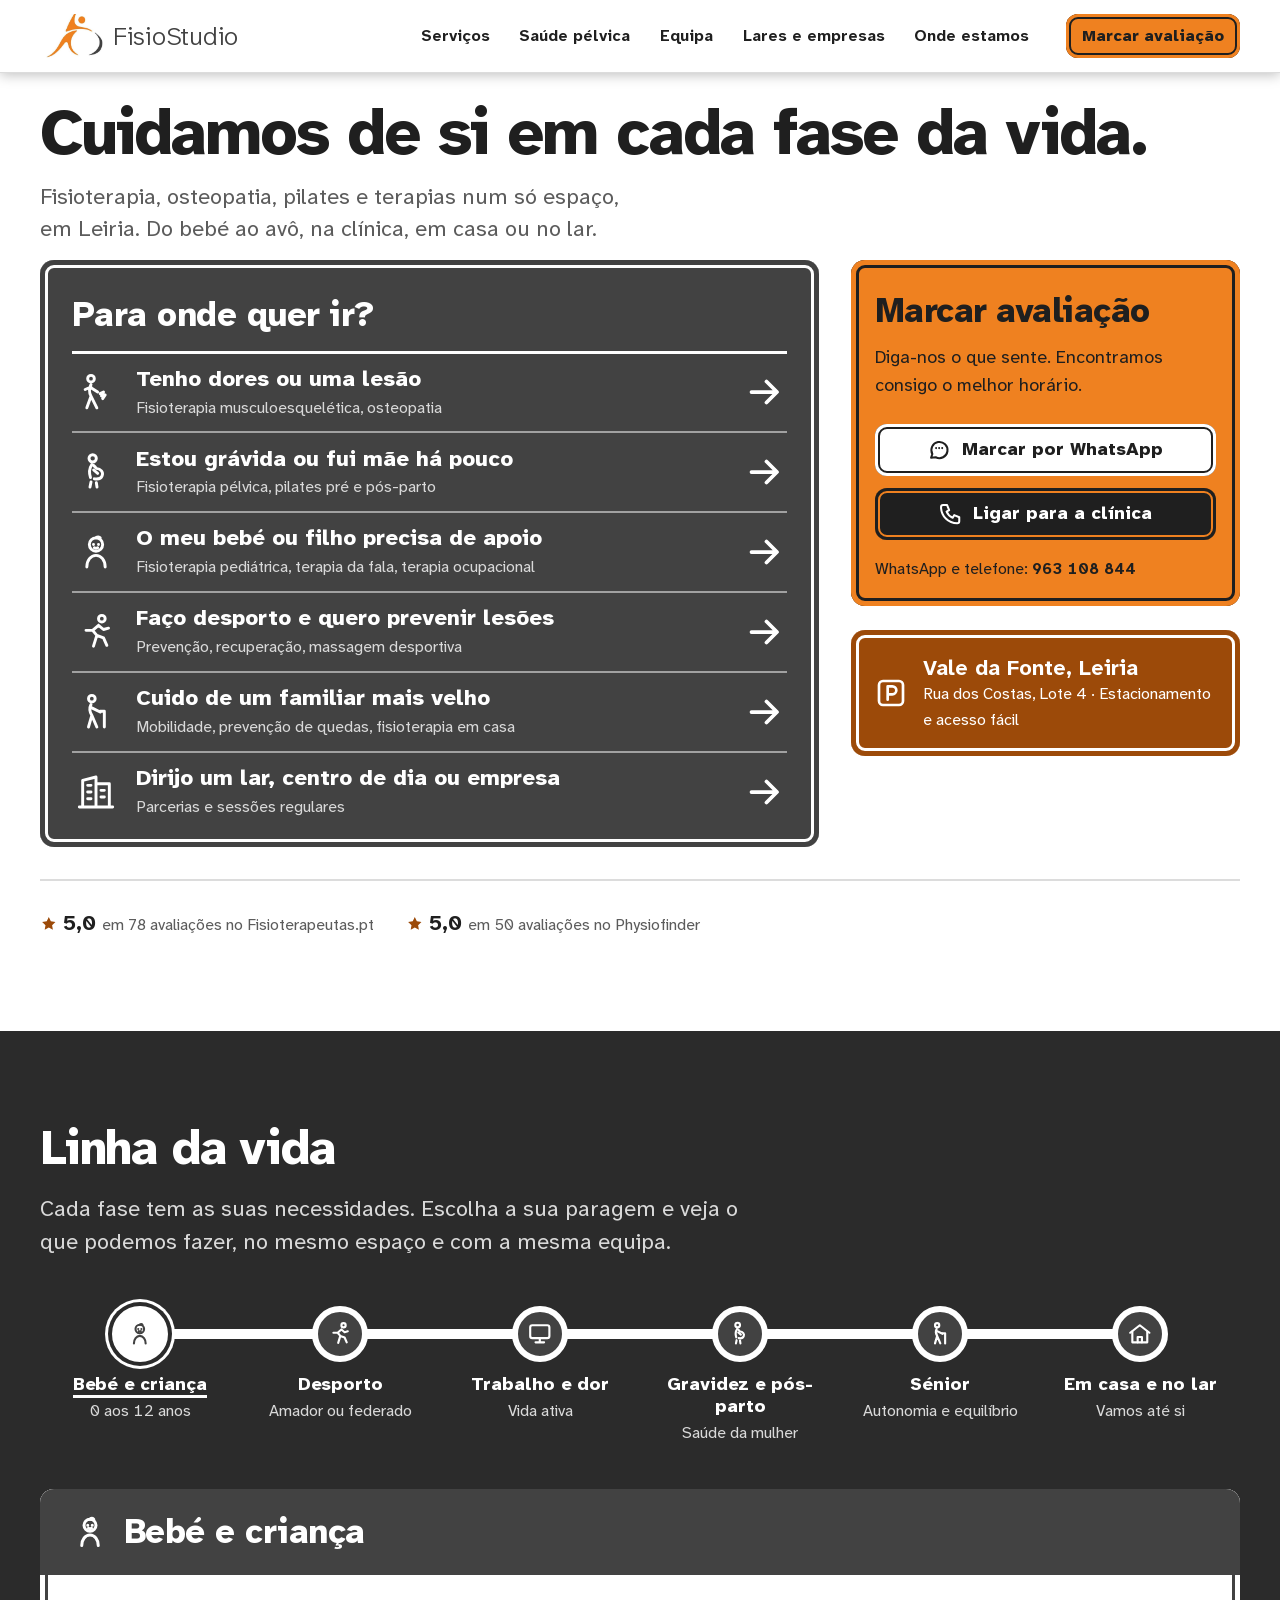
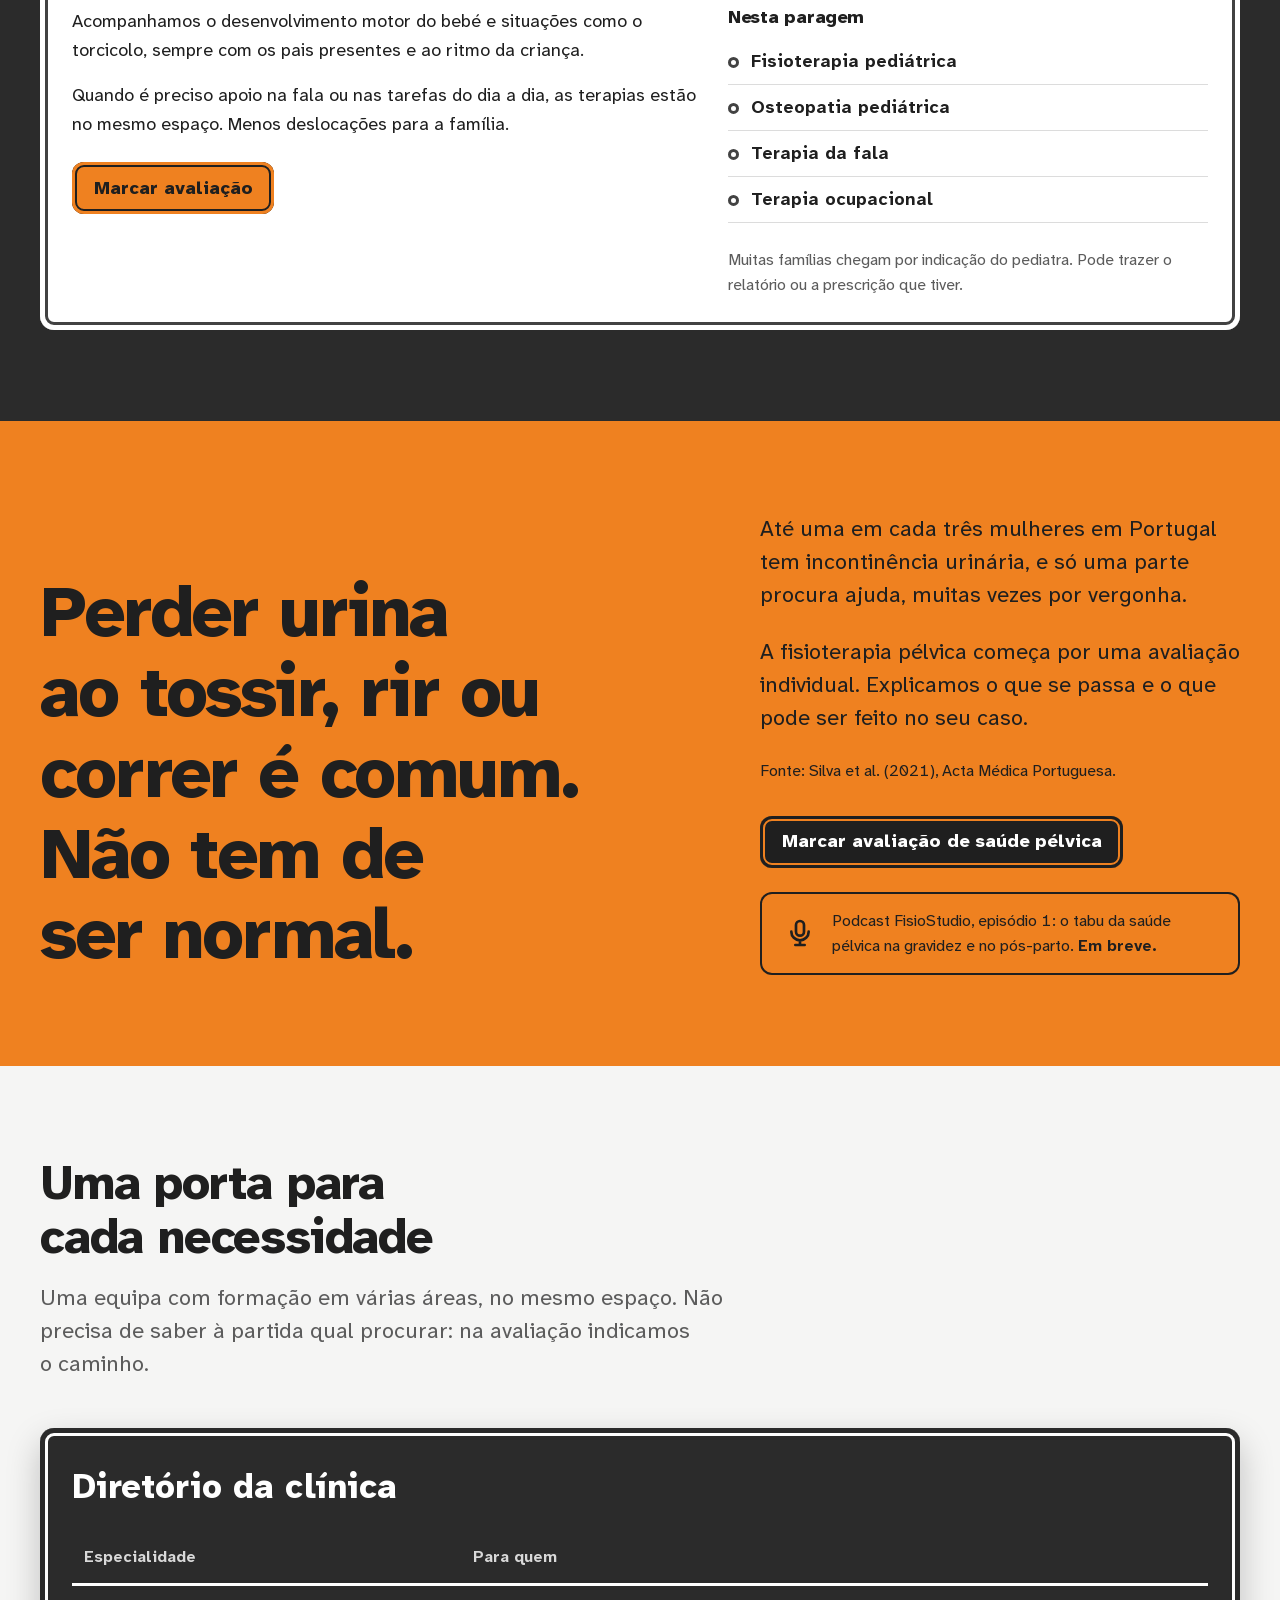
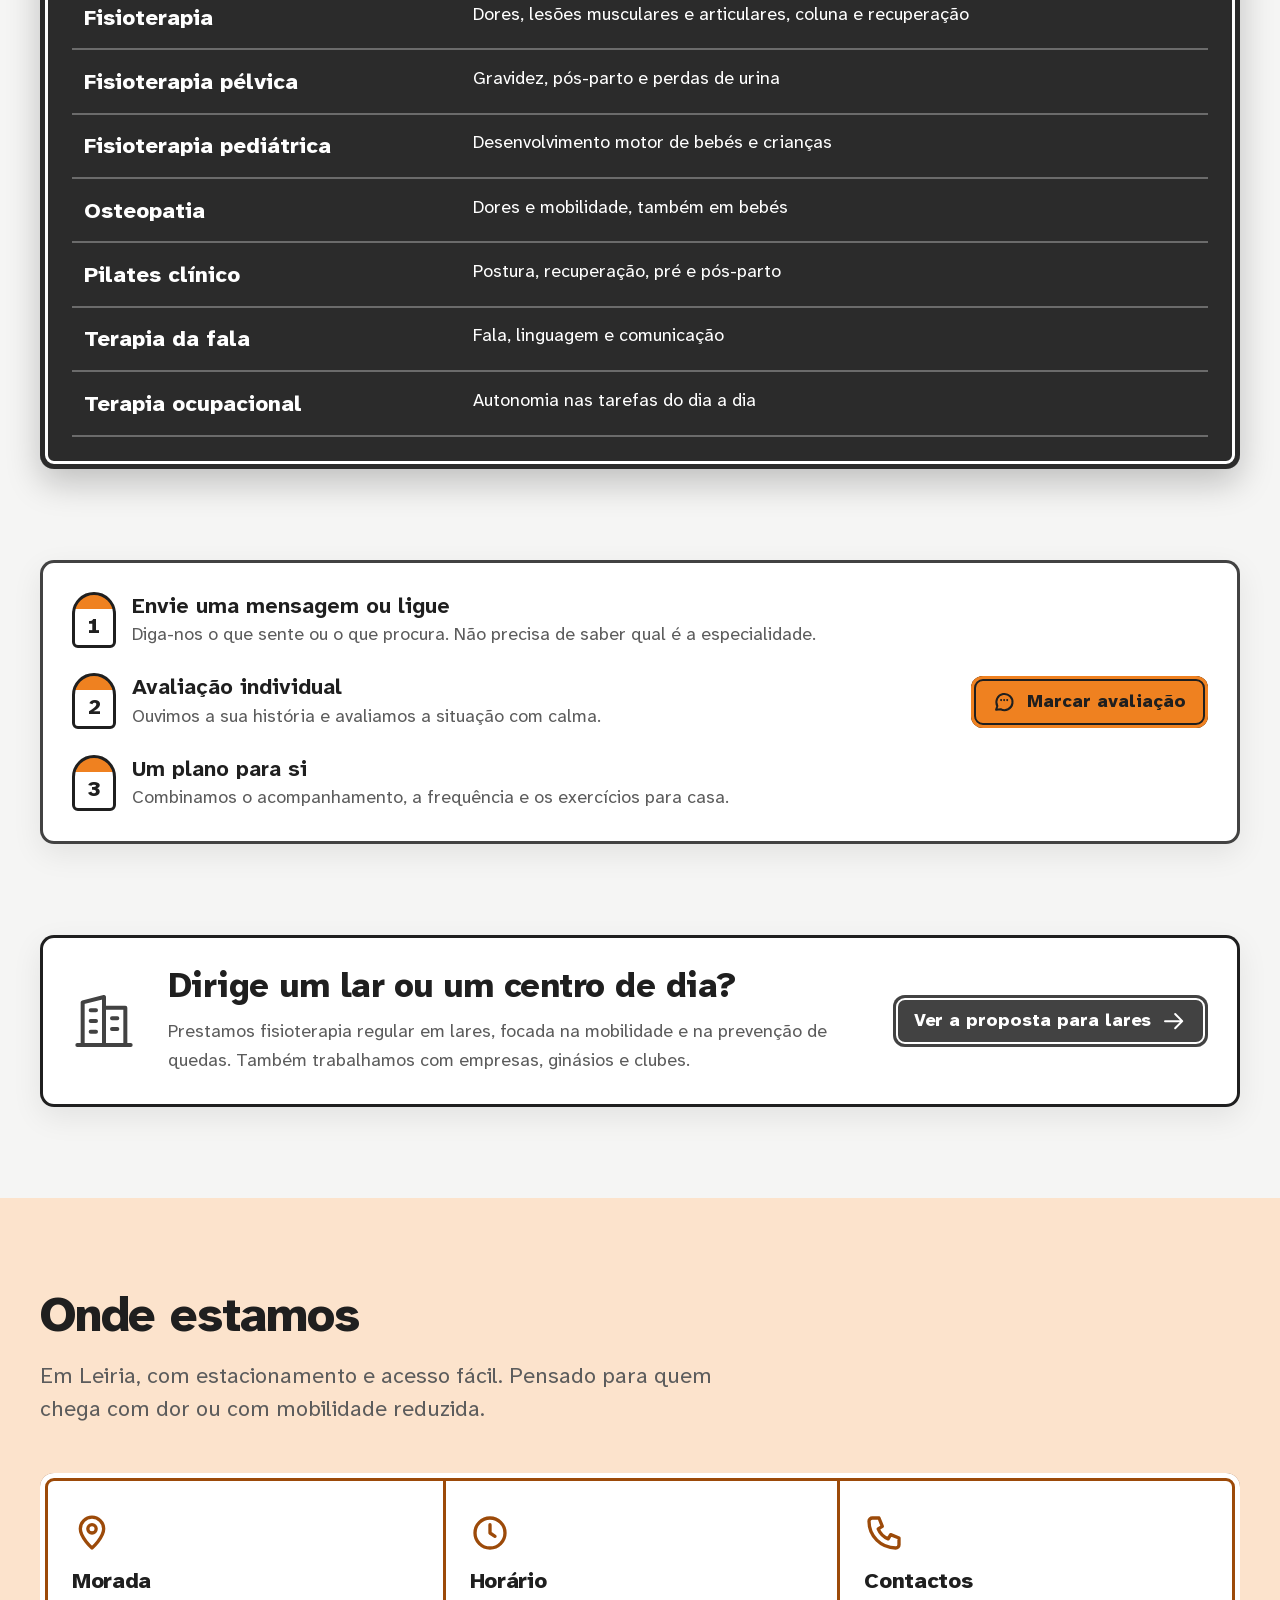
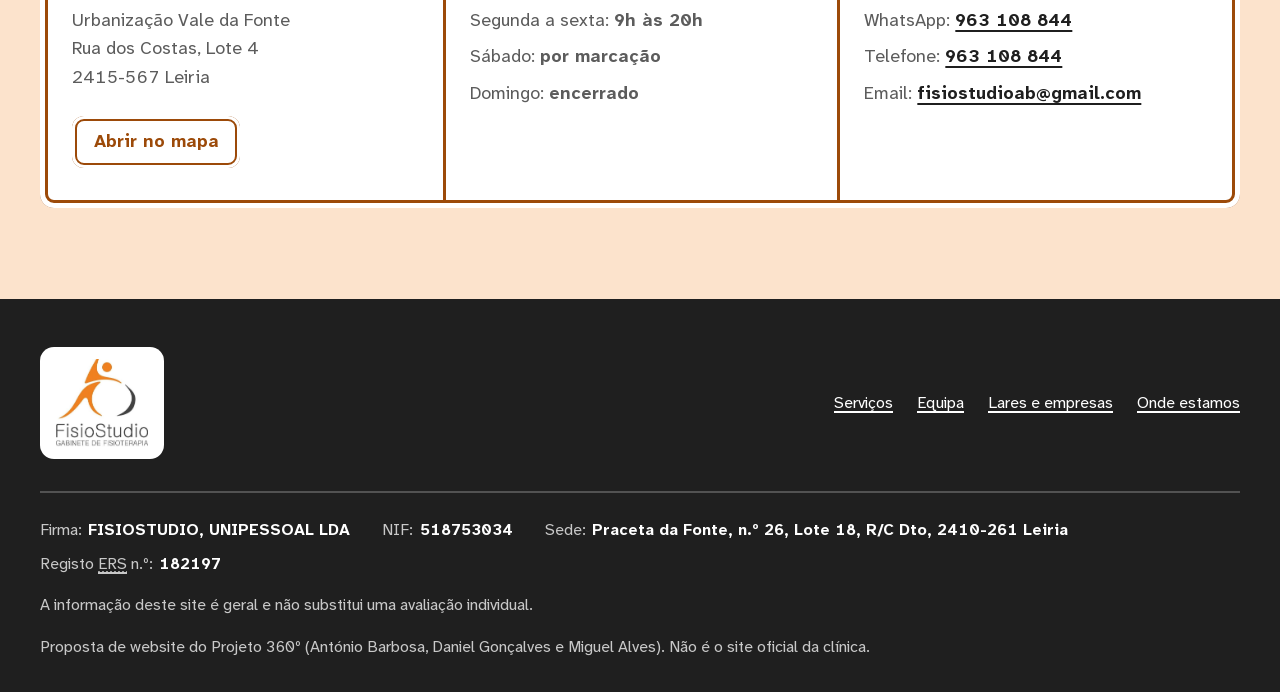
==== index.html @ bb5291a2 "Site FisioStudio: proposta do Projeto 360º Site estático (index.html e lares.html) com as cores do l" ====
<!doctype html>
<html lang="pt-PT">
<head>
  <meta charset="utf-8">
  <meta name="viewport" content="width=device-width, initial-scale=1">
  <title>FisioStudio · Fisioterapia em Leiria, em cada fase da vida</title>
  <meta name="description" content="Fisioterapia, osteopatia, pilates e terapias num só espaço em Leiria. Para bebés, adultos, grávidas, desportistas e seniores. Também em casa e em lares.">
  <meta name="theme-color" content="#ffffff">
  <link rel="stylesheet" href="assets/styles.css">
  <script>document.documentElement.classList.add('js');</script>
</head>
<body>
<svg width="0" height="0" style="position:absolute" aria-hidden="true" focusable="false">
  <defs>
    <symbol id="i-arrow" viewBox="0 0 24 24"><path d="M3 12h16M13 5l7 7-7 7"/></symbol>
    <symbol id="i-pain" viewBox="0 0 24 24"><circle cx="9" cy="4" r="2"/><path d="M9 7.5c-1.2 2.4-1.2 4.8 0 7l-2.5 7M9 14.5l3.5 7M9 9.5l4 2.5M5.5 10.5L9 9"/><path d="M14.5 13l2-1-1.2 2.4 2.2-.6-1.5 2.2"/></symbol>
    <symbol id="i-baby" viewBox="0 0 24 24"><circle cx="12" cy="7.5" r="4"/><path d="M10.5 7.5h.01M13.5 7.5h.01M11 9.5c.6.4 1.4.4 2 0"/><path d="M6.5 21c0-4 2.4-7 5.5-7s5.5 3 5.5 7"/><path d="M12 3.5c.8-.8 2-.8 2.5 0"/></symbol>
    <symbol id="i-pregnant" viewBox="0 0 24 24"><circle cx="10" cy="3.8" r="2.2"/><path d="M9.5 7.5c-1.5 2.3-1.7 5.2-.8 7.8"/><path d="M10.5 8c.7.6 1.3 1.2 1.6 1.8 2.9.2 4.4 2.3 3.6 4.4-.6 1.6-2.4 2.3-4.7 1.9"/><path d="M9 18l-.6 3M12.2 18.4l.4 2.6"/><path d="M10.6 10.8l2.4 2"/></symbol>
    <symbol id="i-run" viewBox="0 0 24 24"><circle cx="15.5" cy="4" r="2"/><path d="M13.5 8l-3.5 3 2.5 3-2 6.5M12.5 14l4 1.5 2 4.5M10 11H6M13.5 8l3 2.5 3-.8"/></symbol>
    <symbol id="i-desk" viewBox="0 0 24 24"><rect x="3" y="4" width="18" height="12" rx="2"/><path d="M8 20h8M12 16v4"/></symbol>
    <symbol id="i-senior" viewBox="0 0 24 24"><circle cx="9.5" cy="4" r="2"/><path d="M9 7.5c-1 2-.8 4.5.5 6.5l-2 7M9.5 14l3 7M9.5 9.5l5 2.5"/><path d="M17 11.5V21M14.5 11.5H17"/></symbol>
    <symbol id="i-home" viewBox="0 0 24 24"><path d="M3 11l9-7 9 7"/><path d="M5 9.8V20h14V9.8"/><path d="M10 20v-5h4v5"/></symbol>
    <symbol id="i-building" viewBox="0 0 24 24"><path d="M4 21V5l8-2v18M12 7h8v14M2 21h20"/><path d="M7 8h2M7 12h2M7 16h2M15 11h2M15 15h2"/></symbol>
    <symbol id="i-chat" viewBox="0 0 24 24"><path d="M4 19.5l1.3-3.7A8 8 0 1 1 8.6 19z"/><path d="M9 10h.01M12 10h.01M15 10h.01"/></symbol>
    <symbol id="i-phone" viewBox="0 0 24 24"><path d="M5 3h4l2 5-2.5 1.5a11 11 0 0 0 6 6L16 13l5 2v4a2 2 0 0 1-2 2A16 16 0 0 1 3 5a2 2 0 0 1 2-2"/></symbol>
    <symbol id="i-pin" viewBox="0 0 24 24"><path d="M12 21s-7-6.2-7-11.5a7 7 0 0 1 14 0C19 14.8 12 21 12 21z"/><circle cx="12" cy="9.5" r="2.5"/></symbol>
    <symbol id="i-parking" viewBox="0 0 24 24"><rect x="3" y="3" width="18" height="18" rx="3"/><path d="M9.5 17V7h3.5a3 3 0 0 1 0 6H9.5"/></symbol>
    <symbol id="i-clock" viewBox="0 0 24 24"><circle cx="12" cy="12" r="9"/><path d="M12 7v5l3 2"/></symbol>
    <symbol id="i-mail" viewBox="0 0 24 24"><rect x="3" y="5" width="18" height="14" rx="2"/><path d="M3.5 6l8.5 7 8.5-7"/></symbol>
    <symbol id="i-mic" viewBox="0 0 24 24"><rect x="9" y="3" width="6" height="11" rx="3"/><path d="M5.5 11a6.5 6.5 0 0 0 13 0M12 17.5V21M8.5 21h7"/></symbol>
    <symbol id="i-star" viewBox="0 0 24 24"><path d="M12 2.8l2.8 5.8 6.3.9-4.6 4.4 1.1 6.3L12 17.2l-5.6 3 1.1-6.3L2.9 9.5l6.3-.9z"/></symbol>
    <symbol id="i-menu" viewBox="0 0 24 24"><path d="M4 7h16M4 12h16M4 17h16"/></symbol>
  </defs>
</svg>

<a class="skip" href="#conteudo">Saltar para o conteúdo</a>

<header class="site-header">
  <div class="wrap">
    <a class="brand" href="index.html" aria-label="FisioStudio, página inicial"><img src="assets/logo-mark.png" alt="" width="57" height="44"><span aria-hidden="true">FisioStudio</span></a>
    <a class="btn header-cta" href="#marcar" aria-label="Marcar avaliação"><span class="cta-long" aria-hidden="true">Marcar avaliação</span><span class="cta-short" aria-hidden="true">Marcar</span></a>
    <button class="menu-toggle" type="button" aria-expanded="false" aria-controls="menu">
      <svg class="icon" aria-hidden="true"><use href="#i-menu"/></svg>Menu
    </button>
    <nav class="nav" id="menu" aria-label="Principal">
      <ul>
        <li><a href="#linha-da-vida">Serviços</a></li>
        <li><a href="#saude-pelvica">Saúde pélvica</a></li>
        <li><a href="#equipa">Equipa</a></li>
        <li><a href="lares.html">Lares e empresas</a></li>
        <li><a href="#onde-estamos">Onde estamos</a></li>
      </ul>
    </nav>
  </div>
</header>

<main id="conteudo">

  <section class="hero" aria-labelledby="titulo">
    <div class="wrap">
      <div class="hero__lede">
        <h1 id="titulo">Cuidamos de si em cada fase da vida.</h1>
        <p>Fisioterapia, osteopatia, pilates e terapias num só espaço, em Leiria. Do bebé ao avô, na clínica, em casa ou no lar.</p>
      </div>

      <div class="hero__grid">
        <nav class="direction-plate" aria-labelledby="direcoes">
          <h2 id="direcoes">Para onde quer ir?</h2>
          <ul class="routes">
            <li><a class="route" href="#paragem-trabalho">
              <svg class="icon" aria-hidden="true"><use href="#i-pain"/></svg>
              <span><span class="route__need">Tenho dores ou uma lesão</span><span class="route__dest">Fisioterapia musculoesquelética, osteopatia</span></span>
              <svg class="icon route__arrow" aria-hidden="true"><use href="#i-arrow"/></svg>
            </a></li>
            <li><a class="route" href="#paragem-gravidez">
              <svg class="icon" aria-hidden="true"><use href="#i-pregnant"/></svg>
              <span><span class="route__need">Estou grávida ou fui mãe há pouco</span><span class="route__dest">Fisioterapia pélvica, pilates pré e pós-parto</span></span>
              <svg class="icon route__arrow" aria-hidden="true"><use href="#i-arrow"/></svg>
            </a></li>
            <li><a class="route" href="#paragem-bebe">
              <svg class="icon" aria-hidden="true"><use href="#i-baby"/></svg>
              <span><span class="route__need">O meu bebé ou filho precisa de apoio</span><span class="route__dest">Fisioterapia pediátrica, terapia da fala, terapia ocupacional</span></span>
              <svg class="icon route__arrow" aria-hidden="true"><use href="#i-arrow"/></svg>
            </a></li>
            <li><a class="route" href="#paragem-desporto">
              <svg class="icon" aria-hidden="true"><use href="#i-run"/></svg>
              <span><span class="route__need">Faço desporto e quero prevenir lesões</span><span class="route__dest">Prevenção, recuperação, massagem desportiva</span></span>
              <svg class="icon route__arrow" aria-hidden="true"><use href="#i-arrow"/></svg>
            </a></li>
            <li><a class="route" href="#paragem-senior">
              <svg class="icon" aria-hidden="true"><use href="#i-senior"/></svg>
              <span><span class="route__need">Cuido de um familiar mais velho</span><span class="route__dest">Mobilidade, prevenção de quedas, fisioterapia em casa</span></span>
              <svg class="icon route__arrow" aria-hidden="true"><use href="#i-arrow"/></svg>
            </a></li>
            <li><a class="route" href="lares.html">
              <svg class="icon" aria-hidden="true"><use href="#i-building"/></svg>
              <span><span class="route__need">Dirijo um lar, centro de dia ou empresa</span><span class="route__dest">Parcerias e sessões regulares</span></span>
              <svg class="icon route__arrow" aria-hidden="true"><use href="#i-arrow"/></svg>
            </a></li>
          </ul>
        </nav>

        <div class="hero__aside">
          <div class="book-plate" id="marcar">
            <h2>Marcar avaliação</h2>
            <p>Diga-nos o que sente. Encontramos consigo o melhor horário.</p>
            <div class="actions">
              <a class="btn" href="https://wa.me/351963108844">
                <svg class="icon" aria-hidden="true"><use href="#i-chat"/></svg>Marcar por WhatsApp
              </a>
              <a class="btn btn--ink" href="tel:+351963108844">
                <svg class="icon" aria-hidden="true"><use href="#i-phone"/></svg>Ligar para a clínica
              </a>
            </div>
            <p class="small">WhatsApp e telefone: <strong>963 108 844</strong></p>
          </div>

          <a class="place-plate" href="#onde-estamos">
            <svg class="icon" aria-hidden="true"><use href="#i-parking"/></svg>
            <span><strong>Vale da Fonte, Leiria</strong><span>Rua dos Costas, Lote 4 · Estacionamento e acesso fácil</span></span>
          </a>
        </div>
      </div>

      <ul class="proof" aria-label="Avaliações públicas">
        <li><svg class="icon icon--solid" aria-hidden="true"><use href="#i-star"/></svg><b>5,0</b>em 78 avaliações no Fisioterapeutas.pt</li>
        <li><svg class="icon icon--solid" aria-hidden="true"><use href="#i-star"/></svg><b>5,0</b>em 50 avaliações no Physiofinder</li>
      </ul>
    </div>
  </section>

  <section class="section lifeline" id="linha-da-vida" aria-labelledby="linha-titulo">
    <div class="wrap">
      <div class="section__head">
        <h2 id="linha-titulo">Linha da vida</h2>
        <p>Cada fase tem as suas necessidades. Escolha a sua paragem e veja o que podemos fazer, no mesmo espaço e com a mesma equipa.</p>
      </div>

      <div class="line-map" data-line-map>
        <div class="stations" role="tablist" aria-label="Fases da vida">
          <button class="station" role="tab" id="tab-bebe" aria-controls="paragem-bebe" aria-selected="true" type="button">
            <span class="station__dot"><svg class="icon" aria-hidden="true"><use href="#i-baby"/></svg></span>
            <span class="station__text"><span class="station__name">Bebé e criança</span><span class="station__age">0 aos 12 anos</span></span>
          </button>
          <button class="station" role="tab" id="tab-desporto" aria-controls="paragem-desporto" aria-selected="false" type="button" tabindex="-1">
            <span class="station__dot"><svg class="icon" aria-hidden="true"><use href="#i-run"/></svg></span>
            <span class="station__text"><span class="station__name">Desporto</span><span class="station__age">Amador ou federado</span></span>
          </button>
          <button class="station" role="tab" id="tab-trabalho" aria-controls="paragem-trabalho" aria-selected="false" type="button" tabindex="-1">
            <span class="station__dot"><svg class="icon" aria-hidden="true"><use href="#i-desk"/></svg></span>
            <span class="station__text"><span class="station__name">Trabalho e dor</span><span class="station__age">Vida ativa</span></span>
          </button>
          <button class="station" role="tab" id="tab-gravidez" aria-controls="paragem-gravidez" aria-selected="false" type="button" tabindex="-1">
            <span class="station__dot"><svg class="icon" aria-hidden="true"><use href="#i-pregnant"/></svg></span>
            <span class="station__text"><span class="station__name">Gravidez e pós-parto</span><span class="station__age">Saúde da mulher</span></span>
          </button>
          <button class="station" role="tab" id="tab-senior" aria-controls="paragem-senior" aria-selected="false" type="button" tabindex="-1">
            <span class="station__dot"><svg class="icon" aria-hidden="true"><use href="#i-senior"/></svg></span>
            <span class="station__text"><span class="station__name">Sénior</span><span class="station__age">Autonomia e equilíbrio</span></span>
          </button>
          <button class="station" role="tab" id="tab-casa" aria-controls="paragem-casa" aria-selected="false" type="button" tabindex="-1">
            <span class="station__dot"><svg class="icon" aria-hidden="true"><use href="#i-home"/></svg></span>
            <span class="station__text"><span class="station__name">Em casa e no lar</span><span class="station__age">Vamos até si</span></span>
          </button>
        </div>

        <section class="stop-panel" role="tabpanel" id="paragem-bebe" aria-labelledby="tab-bebe" tabindex="0">
          <h3 class="stop-panel__title"><svg class="icon" aria-hidden="true"><use href="#i-baby"/></svg>Bebé e criança</h3>
          <div class="stop-panel__body">
            <div>
              <p>Acompanhamos o desenvolvimento motor do bebé e situações como o torcicolo, sempre com os pais presentes e ao ritmo da criança.</p>
              <p>Quando é preciso apoio na fala ou nas tarefas do dia a dia, as terapias estão no mesmo espaço. Menos deslocações para a família.</p>
              <a class="btn" href="#marcar">Marcar avaliação</a>
            </div>
            <div>
              <h4>Nesta paragem</h4>
              <ul class="services">
                <li>Fisioterapia pediátrica</li>
                <li>Osteopatia pediátrica</li>
                <li>Terapia da fala</li>
                <li>Terapia ocupacional</li>
              </ul>
              <p class="note">Muitas famílias chegam por indicação do pediatra. Pode trazer o relatório ou a prescrição que tiver.</p>
            </div>
          </div>
        </section>

        <section class="stop-panel" role="tabpanel" id="paragem-desporto" aria-labelledby="tab-desporto" tabindex="0">
          <h3 class="stop-panel__title"><svg class="icon" aria-hidden="true"><use href="#i-run"/></svg>Desporto</h3>
          <div class="stop-panel__body">
            <div>
              <p>Corrida, trail, futebol, padel. Ajudamos a recuperar de uma lesão e, sobretudo, a evitar a próxima, para não ter de parar os treinos.</p>
              <p>A dor que aparece sempre no mesmo quilómetro merece ser vista antes de se tornar uma lesão.</p>
              <a class="btn" href="#marcar">Marcar avaliação</a>
            </div>
            <div>
              <h4>Nesta paragem</h4>
              <ul class="services">
                <li>Fisioterapia desportiva e prevenção de lesões</li>
                <li>Recuperação após lesão</li>
                <li>Massagem desportiva</li>
                <li>Pilates clínico</li>
              </ul>
            </div>
          </div>
        </section>

        <section class="stop-panel" role="tabpanel" id="paragem-trabalho" aria-labelledby="tab-trabalho" tabindex="0">
          <h3 class="stop-panel__title"><svg class="icon" aria-hidden="true"><use href="#i-desk"/></svg>Trabalho e dor</h3>
          <div class="stop-panel__body">
            <div>
              <p>Dor lombar, pescoço tenso, ombro que não deixa dormir. É a área com mais procura na clínica: dores, lesões musculares e articulares, problemas de coluna e recuperação funcional.</p>
              <p>Começamos por uma avaliação individual e definimos consigo um plano que caiba na sua agenda.</p>
              <a class="btn" href="#marcar">Marcar avaliação</a>
            </div>
            <div>
              <h4>Nesta paragem</h4>
              <ul class="services">
                <li>Fisioterapia musculoesquelética</li>
                <li>Osteopatia</li>
                <li>Pilates clínico</li>
                <li>Drenagem linfática manual e mecânica</li>
                <li>Massagem de relaxamento</li>
              </ul>
            </div>
          </div>
        </section>

        <section class="stop-panel" role="tabpanel" id="paragem-gravidez" aria-labelledby="tab-gravidez" tabindex="0">
          <h3 class="stop-panel__title"><svg class="icon" aria-hidden="true"><use href="#i-pregnant"/></svg>Gravidez e pós-parto</h3>
          <div class="stop-panel__body">
            <div>
              <p>A gravidez e o parto mudam o corpo. Perdas de urina, dor pélvica ou lombar, sensação de peso: são situações comuns e podem ser avaliadas.</p>
              <p>Falamos consigo sem tabus e sem pressa, numa consulta individual e reservada.</p>
              <a class="btn" href="#marcar">Marcar avaliação</a>
            </div>
            <div>
              <h4>Nesta paragem</h4>
              <ul class="services">
                <li>Fisioterapia pélvica</li>
                <li>Pilates pré-parto</li>
                <li>Pilates pós-parto</li>
                <li>Drenagem linfática</li>
              </ul>
              <p class="note"><a href="#saude-pelvica">Saber mais sobre saúde pélvica</a></p>
            </div>
          </div>
        </section>

        <section class="stop-panel" role="tabpanel" id="paragem-senior" aria-labelledby="tab-senior" tabindex="0">
          <h3 class="stop-panel__title"><svg class="icon" aria-hidden="true"><use href="#i-senior"/></svg>Sénior</h3>
          <div class="stop-panel__body">
            <div>
              <p>Manter a força, o equilíbrio e a confiança para andar. Trabalhamos a mobilidade e a prevenção de quedas, ao ritmo de cada pessoa.</p>
              <p>A clínica tem estacionamento e acesso fácil, pensado para quem se desloca com mais dificuldade.</p>
              <a class="btn" href="#marcar">Marcar avaliação</a>
            </div>
            <div>
              <h4>Nesta paragem</h4>
              <ul class="services">
                <li>Fisioterapia e reabilitação</li>
                <li>Prevenção de quedas</li>
                <li>Pilates clínico</li>
                <li>Drenagem linfática</li>
              </ul>
            </div>
          </div>
        </section>

        <section class="stop-panel" role="tabpanel" id="paragem-casa" aria-labelledby="tab-casa" tabindex="0">
          <h3 class="stop-panel__title"><svg class="icon" aria-hidden="true"><use href="#i-home"/></svg>Em casa e no lar</h3>
          <div class="stop-panel__body">
            <div>
              <p>Quando sair de casa é difícil, a fisioterapia vai até si. Fazemos sessões ao domicílio em Leiria e nas freguesias à volta.</p>
              <p>Também trabalhamos com lares e centros de dia, com sessões regulares para os residentes.</p>
              <a class="btn" href="#marcar">Marcar avaliação</a>
            </div>
            <div>
              <h4>Nesta paragem</h4>
              <ul class="services">
                <li>Fisioterapia ao domicílio</li>
                <li>Fisioterapia em lares</li>
                <li>Sessões de grupo de mobilidade</li>
              </ul>
              <p class="note"><a href="lares.html">Proposta para lares e centros de dia</a></p>
            </div>
          </div>
        </section>
      </div>
    </div>
  </section>

  <section class="band" id="saude-pelvica" aria-labelledby="pelvica-titulo">
    <div class="wrap band__grid">
      <div>
        <h2 id="pelvica-titulo">Perder urina ao tossir, rir ou correr é comum. <span>Não tem de ser normal.</span></h2>
      </div>
      <div>
        <p>Até uma em cada três mulheres em Portugal tem incontinência urinária, e só uma parte procura ajuda, muitas vezes por vergonha.</p>
        <p>A fisioterapia pélvica começa por uma avaliação individual. Explicamos o que se passa e o que pode ser feito no seu caso.</p>
        <cite>Fonte: Silva et al. (2021), Acta Médica Portuguesa.</cite>
        <a class="btn" href="#marcar">Marcar avaliação de saúde pélvica</a>
        <div class="soon">
          <svg class="icon" aria-hidden="true"><use href="#i-mic"/></svg>
          <span>Podcast FisioStudio, episódio 1: o tabu da saúde pélvica na gravidez e no pós-parto. <strong>Em breve.</strong></span>
        </div>
      </div>
    </div>
  </section>

  <section class="section" id="equipa" aria-labelledby="equipa-titulo">
    <div class="wrap">
      <div class="section__head">
        <h2 id="equipa-titulo">Uma porta para cada necessidade</h2>
        <p>Uma equipa com formação em várias áreas, no mesmo espaço. Não precisa de saber à partida qual procurar: na avaliação indicamos o caminho.</p>
      </div>
      <div class="directory" role="region" aria-labelledby="dir-cap" tabindex="0">
        <table role="table">
          <caption id="dir-cap">Diretório da clínica</caption>
          <thead>
            <tr><th scope="col">Especialidade</th><th scope="col">Para quem</th></tr>
          </thead>
          <tbody>
            <tr role="row"><th scope="row" role="rowheader">Fisioterapia</th><td role="cell" data-label="Para quem">Dores, lesões musculares e articulares, coluna e recuperação</td></tr>
            <tr role="row"><th scope="row" role="rowheader">Fisioterapia pélvica</th><td role="cell" data-label="Para quem">Gravidez, pós-parto e perdas de urina</td></tr>
            <tr role="row"><th scope="row" role="rowheader">Fisioterapia pediátrica</th><td role="cell" data-label="Para quem">Desenvolvimento motor de bebés e crianças</td></tr>
            <tr role="row"><th scope="row" role="rowheader">Osteopatia</th><td role="cell" data-label="Para quem">Dores e mobilidade, também em bebés</td></tr>
            <tr role="row"><th scope="row" role="rowheader">Pilates clínico</th><td role="cell" data-label="Para quem">Postura, recuperação, pré e pós-parto</td></tr>
            <tr role="row"><th scope="row" role="rowheader">Terapia da fala</th><td role="cell" data-label="Para quem">Fala, linguagem e comunicação</td></tr>
            <tr role="row"><th scope="row" role="rowheader">Terapia ocupacional</th><td role="cell" data-label="Para quem">Autonomia nas tarefas do dia a dia</td></tr>
          </tbody>
        </table>
      </div>
    </div>
  </section>

  <section class="section section--tight" aria-labelledby="como-titulo">
    <div class="wrap">
      <div class="steps-plate">
        <div>
          <h2 id="como-titulo" class="visually-hidden">Como marcar</h2>
          <ol class="steps">
            <li><div><strong>Envie uma mensagem ou ligue</strong><span>Diga-nos o que sente ou o que procura. Não precisa de saber qual é a especialidade.</span></div></li>
            <li><div><strong>Avaliação individual</strong><span>Ouvimos a sua história e avaliamos a situação com calma.</span></div></li>
            <li><div><strong>Um plano para si</strong><span>Combinamos o acompanhamento, a frequência e os exercícios para casa.</span></div></li>
          </ol>
        </div>
        <a class="btn" href="#marcar">
          <svg class="icon" aria-hidden="true"><use href="#i-chat"/></svg>Marcar avaliação
        </a>
      </div>
    </div>
  </section>

  <section class="section section--tight" aria-labelledby="b2b-titulo">
    <div class="wrap">
      <div class="b2b">
        <svg class="icon" aria-hidden="true"><use href="#i-building"/></svg>
        <div>
          <h2 id="b2b-titulo">Dirige um lar ou um centro de dia?</h2>
          <p>Prestamos fisioterapia regular em lares, focada na mobilidade e na prevenção de quedas. Também trabalhamos com empresas, ginásios e clubes.</p>
        </div>
        <a class="btn btn--sign" href="lares.html">Ver a proposta para lares
          <svg class="icon" aria-hidden="true"><use href="#i-arrow"/></svg>
        </a>
      </div>
    </div>
  </section>

  <section class="place" id="onde-estamos" aria-labelledby="onde-titulo">
    <div class="wrap">
      <div class="section__head">
        <h2 id="onde-titulo">Onde estamos</h2>
        <p>Em Leiria, com estacionamento e acesso fácil. Pensado para quem chega com dor ou com mobilidade reduzida.</p>
      </div>
      <div class="place-board">
        <div>
          <svg class="icon" aria-hidden="true"><use href="#i-pin"/></svg>
          <h3>Morada</h3>
          <p>Urbanização Vale da Fonte<br>Rua dos Costas, Lote 4<br>2415-567 Leiria</p>
          <a class="btn btn--brown" href="https://www.google.com/maps/search/?api=1&amp;query=Rua%20dos%20Costas%20Lote%204%2C%202415-567%20Leiria">Abrir no mapa</a>
        </div>
        <div>
          <svg class="icon" aria-hidden="true"><use href="#i-clock"/></svg>
          <h3>Horário</h3>
          <ul>
            <li>Segunda a sexta: <strong>9h às 20h</strong></li>
            <li>Sábado: <strong>por marcação</strong></li>
            <li>Domingo: <strong>encerrado</strong></li>
          </ul>
        </div>
        <div>
          <svg class="icon" aria-hidden="true"><use href="#i-phone"/></svg>
          <h3>Contactos</h3>
          <ul>
            <li>WhatsApp: <a href="https://wa.me/351963108844">963 108 844</a></li>
            <li>Telefone: <a href="tel:+351963108844">963 108 844</a></li>
            <li>Email: <a href="mailto:fisiostudioab@gmail.com">fisiostudioab@gmail.com</a></li>
          </ul>
        </div>
      </div>
    </div>
  </section>

</main>

<footer class="site-footer">
  <div class="wrap">
    <div class="footer-top">
      <a class="footer-logo" href="index.html"><img src="assets/logo.png" alt="FisioStudio, gabinete de fisioterapia. Página inicial" width="92" height="88"></a>
      <nav class="footer-nav" aria-label="Rodapé">
        <ul>
          <li><a href="#linha-da-vida">Serviços</a></li>
          <li><a href="#equipa">Equipa</a></li>
          <li><a href="lares.html">Lares e empresas</a></li>
          <li><a href="#onde-estamos">Onde estamos</a></li>
        </ul>
      </nav>
    </div>
    <div class="legal">
      <dl>
        <div><dt>Firma:</dt><dd>FISIOSTUDIO, UNIPESSOAL LDA</dd></div>
        <div><dt>NIF:</dt><dd>518753034</dd></div>
        <div><dt>Sede:</dt><dd>Praceta da Fonte, n.º 26, Lote 18, R/C Dto, 2410-261 Leiria</dd></div>
        <div><dt>Registo <a href="https://www.ers.pt/pt/prestadores/servicos/pesquisa-de-prestadores/"><abbr title="Entidade Reguladora da Saúde">ERS</abbr></a> n.º:</dt><dd>182197</dd></div>
      </dl>
      <p>A informação deste site é geral e não substitui uma avaliação individual.</p>
      <p>Proposta de website do Projeto 360º (António Barbosa, Daniel Gonçalves e Miguel Alves). Não é o site oficial da clínica.</p>
    </div>
  </div>
</footer>

<script src="assets/app.js" defer></script>
</body>
</html>
---- assets/styles.css ----
/* FisioStudio: sistema de sinalética */

@font-face {
  font-family: "Atkinson Hyperlegible Next";
  font-style: normal;
  font-weight: 200 800;
  font-display: swap;
  src: url("fonts/atkinson-hyperlegible-next-latin-ext.woff2") format("woff2");
  unicode-range: U+0100-02BA, U+02BD-02C5, U+02C7-02CC, U+02CE-02D7, U+02DD-02FF, U+0304, U+0308, U+0329, U+1D00-1DBF, U+1E00-1E9F, U+1EF2-1EFF, U+2020, U+20A0-20AB, U+20AD-20C4, U+2113, U+2C60-2C7F, U+A720-A7FF;
}
@font-face {
  font-family: "Atkinson Hyperlegible Next";
  font-style: normal;
  font-weight: 200 800;
  font-display: swap;
  src: url("fonts/atkinson-hyperlegible-next-latin.woff2") format("woff2");
  unicode-range: U+0000-00FF, U+0131, U+0152-0153, U+02BB-02BC, U+02C6, U+02DA, U+02DC, U+0304, U+0308, U+0329, U+2000-206F, U+20AC, U+2122, U+2191, U+2193, U+2212, U+2215, U+FEFF, U+FFFD;
}

:root {
  /* Cores do logótipo FisioStudio: laranja #EF8120 e carvão #424242, sobre branco.
     Carvão = placas de direção; laranja = marca e ações de marcação; laranja escuro = localização e texto laranja. */
  --sign: #424242;
  --sign-deep: #2b2b2b;
  --sign-tint: #d9d9d9;
  --mark: #ef8120;
  --mark-hover: #f59a47;
  --brown: #9c4a09;
  --brown-tint: #fce3cc;
  --ink: #1f1f1f;
  --ink-soft: #5c5c5c;
  --night: #1f1f1f;
  --night-soft: #c8c8c8;
  --ground: #f5f5f4;
  --paper: #ffffff;
  --rule: #dcdcdc;
  --ink-hover: #3a3a3a;
  --error: #a4161a;
  --error-bg: #fff5f5;
  --ok: #14532d;
  --ok-bg: #e6f4ea;

  --font: "Atkinson Hyperlegible Next", "Atkinson Hyperlegible", system-ui, sans-serif;

  --step--1: 1rem;
  --step-0: 1.125rem;
  --step-1: 1.375rem;
  --step-2: clamp(1.625rem, 1.2rem + 1.4vw, 2.125rem);
  --step-3: clamp(2rem, 1.3rem + 2.6vw, 3rem);
  --step-4: clamp(2.5rem, 1.4rem + 4.2vw, 4.5rem);

  --space-1: 0.5rem;
  --space-2: 0.75rem;
  --space-3: 1rem;
  --space-4: 1.5rem;
  --space-5: 2rem;
  --space-6: 3rem;
  --space-7: clamp(3.5rem, 2.5rem + 4vw, 6rem);

  --radius: 14px;
  --gutter: clamp(1rem, 0.5rem + 2.5vw, 2.5rem);
  --max: 76rem;
  --ease-out: cubic-bezier(0.16, 1, 0.3, 1);
}

*, *::before, *::after { box-sizing: border-box; }

html {
  -webkit-text-size-adjust: 100%;
  scroll-behavior: smooth;
  scroll-padding-top: 5.5rem;
  scrollbar-color: var(--sign) var(--ground);
}

body {
  margin: 0;
  font-family: var(--font);
  font-size: var(--step-0);
  line-height: 1.6;
  color: var(--ink);
  background: var(--ground);
  caret-color: var(--sign);
  font-variant-numeric: tabular-nums;
  text-rendering: optimizeLegibility;
}

::selection { background: var(--sign-tint); color: var(--ink); }

img, svg { display: block; max-width: 100%; }

h1, h2, h3, h4 {
  line-height: 1.12;
  letter-spacing: -0.015em;
  text-wrap: balance;
  margin: 0;
  font-weight: 800;
}

p { margin: 0; text-wrap: pretty; }

a {
  color: inherit;
  text-decoration-thickness: 2px;
  text-underline-offset: 0.2em;
}

:focus-visible {
  outline: 3px solid var(--ink);
  outline-offset: 3px;
  box-shadow: 0 0 0 9px #fff;
  border-radius: 6px;
}

.visually-hidden {
  position: absolute !important;
  width: 1px; height: 1px;
  overflow: hidden; clip: rect(0 0 0 0);
  white-space: nowrap;
}

.wrap { width: min(100% - 2 * var(--gutter), var(--max)); margin-inline: auto; }

.icon { width: 1.5em; height: 1.5em; flex: none; fill: none; stroke: currentColor; stroke-width: 2; stroke-linecap: round; stroke-linejoin: round; }
.icon--solid { fill: currentColor; stroke: none; }

.todo {
  background: var(--brown-tint);
  color: var(--brown);
  padding: 0.05em 0.4em;
  border-radius: 6px;
  font-weight: 700;
  white-space: nowrap;
}

/* ---------- Ligação para saltar ---------- */
.skip {
  position: absolute; left: var(--space-3); top: -10rem;
  background: var(--ink); color: #fff;
  padding: var(--space-2) var(--space-3);
  font-weight: 800; border-radius: 10px; z-index: 100;
}
.skip:focus { top: var(--space-3); }

/* ---------- Botões ---------- */
.btn {
  display: inline-flex; align-items: center; gap: 0.6em;
  min-height: 3.25rem;
  padding: 0.75rem 1.35rem;
  border: 0; border-radius: 12px;
  background: var(--mark); color: var(--ink);
  font: inherit; font-weight: 800; font-size: var(--step-0);
  text-decoration: none; line-height: 1.2;
  box-shadow: inset 0 0 0 3px var(--mark), inset 0 0 0 5px var(--ink);
  cursor: pointer;
  transition: background-color 0.2s var(--ease-out), transform 0.2s var(--ease-out), box-shadow 0.2s var(--ease-out);
}
.btn:hover { background: var(--mark-hover); box-shadow: inset 0 0 0 3px var(--mark-hover), inset 0 0 0 5px var(--ink); transform: translateY(-1px); }
.btn:active { transform: translateY(0); }
.btn .icon { width: 1.35em; height: 1.35em; }

.btn--sign {
  background: var(--sign); color: #fff;
  box-shadow: inset 0 0 0 3px var(--sign), inset 0 0 0 5px #fff;
}
.btn--sign:hover { background: var(--sign-deep); box-shadow: inset 0 0 0 3px var(--sign-deep), inset 0 0 0 5px #fff; }

.btn--brown {
  background: #fff; color: var(--brown);
  box-shadow: inset 0 0 0 3px #fff, inset 0 0 0 5px var(--brown);
}
.btn--brown:hover { background: var(--brown-tint); box-shadow: inset 0 0 0 3px var(--brown-tint), inset 0 0 0 5px var(--brown); }

/* ---------- Cabeçalho ---------- */
.site-header {
  background: var(--paper);
  color: var(--ink);
  border-bottom: 1px solid var(--rule);
  position: sticky; top: 0; z-index: 50;
  box-shadow: 0 2px 12px rgb(0 0 0 / 0.25);
}
.site-header .wrap {
  display: flex; align-items: center; gap: var(--space-4);
  min-height: 4.5rem;
  position: relative;
}
.brand {
  display: inline-flex; align-items: center;
  gap: 0.6rem;
  text-decoration: none; color: var(--sign);
  font-weight: 300; font-size: 1.625rem; letter-spacing: -0.01em; line-height: 1;
  padding: 0.25rem 0.4rem;
  border-radius: 10px;
}
.brand img { height: 2.75rem; width: auto; }

.nav { margin-left: auto; }
.nav ul { list-style: none; display: flex; gap: 0.25rem; margin: 0; padding: 0; }
.nav a {
  display: inline-flex; align-items: center; min-height: 2.75rem;
  padding: 0 0.8rem; border-radius: 8px;
  color: var(--ink); text-decoration: none; font-weight: 700; font-size: var(--step--1);
}
.nav a:hover { background: var(--ground); text-decoration: underline; }
.nav a[aria-current="page"] { text-decoration: underline; text-decoration-thickness: 3px; }

.nav { order: 2; }
.header-cta { order: 3; min-height: 2.75rem; padding: 0.5rem 1rem; font-size: var(--step--1); }
.menu-toggle { order: 4; }
.cta-short { display: none; }

.menu-toggle {
  display: none;
  margin-left: auto;
  min-height: 2.75rem; padding: 0 0.9rem;
  background: transparent; color: var(--ink);
  border: 2px solid var(--ink); border-radius: 10px;
  font: inherit; font-weight: 700; font-size: var(--step--1);
  cursor: pointer;
  align-items: center; gap: 0.5em;
}

@media (max-width: 62rem) {
  .js .menu-toggle { display: inline-flex; }
  .js .nav { max-height: calc(100dvh - 4.5rem); overflow-y: auto; position: absolute; left: calc(-1 * var(--gutter)); right: calc(-1 * var(--gutter)); top: 100%; background: var(--paper); margin: 0; display: none; box-shadow: 0 12px 24px rgb(0 0 0 / 0.3); }
  .js .nav.is-open { display: block; }
  .js .nav ul { flex-direction: column; padding: var(--space-2) var(--gutter) var(--space-4); }
  .js .nav a { min-height: 3rem; font-size: var(--step-0); width: 100%; border-bottom: 1px solid var(--rule); border-radius: 0; }
  .site-header .wrap { gap: var(--space-2); }
  .header-cta { margin-left: auto; padding-inline: 0.85rem; }
  .cta-long { display: none; }
  .cta-short { display: inline; }
  .js .menu-toggle { margin-left: 0; }
  html:not(.js) .site-header .wrap { flex-wrap: wrap; padding-block: var(--space-2); }
  html:not(.js) .nav ul { flex-wrap: wrap; }
}

/* ---------- Herói: campo de sinalética ---------- */
.hero {
  background: var(--paper);
  color: var(--ink);
  padding-block: var(--space-4) var(--space-7);
}
.hero__lede { max-width: 46rem; margin-bottom: var(--space-3); }
.hero__lede h1 { font-size: var(--step-4); letter-spacing: -0.03em; }
@media (min-width: 75rem) {
  .hero__lede { max-width: none; }
  .hero__lede h1 { font-size: 4rem; }
}
.hero__lede p { font-size: var(--step-1); color: var(--ink-soft); margin-top: var(--space-2); max-width: 38rem; line-height: 1.45; }

.hero__grid {
  display: grid;
  grid-template-columns: minmax(0, 2fr) minmax(0, 1fr);
  gap: var(--space-5);
  align-items: start;
}

/* Placa de direções */
.direction-plate {
  background: var(--sign);
  color: #fff;
  border-radius: var(--radius);
  box-shadow: inset 0 0 0 5px var(--sign), inset 0 0 0 8px #fff;
  padding: var(--space-4) var(--space-5) var(--space-3);
}
.direction-plate h2 {
  font-size: var(--step-2);
  padding: var(--space-2) 0 var(--space-3);
  border-bottom: 3px solid #fff;
}
.routes { list-style: none; margin: 0; padding: 0; }
.routes li + li { border-top: 2px solid rgb(255 255 255 / 0.5); }
.route {
  display: grid;
  grid-template-columns: 2.75rem minmax(0, 1fr) auto;
  align-items: center;
  gap: var(--space-3);
  padding: 0.7rem 0.25rem;
  min-height: 3.5rem;
  color: #fff; text-decoration: none;
  border-radius: 8px;
}
.route .icon { width: 2.5rem; height: 2.5rem; stroke-width: 1.75; }
.route__need { display: block; font-weight: 800; font-size: var(--step-1); line-height: 1.25; }
.route__dest { display: block; color: var(--sign-tint); font-size: var(--step--1); margin-top: 0.15rem; }
.route .route__arrow { width: 2.25rem; height: 2.25rem; stroke-width: 2.5; transition: transform 0.25s var(--ease-out); }
.route:hover .route__need { text-decoration: underline; text-decoration-thickness: 2px; text-underline-offset: 0.2em; }
.route:hover .route__arrow { transform: translateX(6px); }

/* Coluna de marcação */
.hero__aside { display: grid; gap: var(--space-4); }

.book-plate {
  background: var(--mark);
  color: var(--ink);
  border-radius: var(--radius);
  box-shadow: inset 0 0 0 5px var(--mark), inset 0 0 0 8px var(--ink);
  padding: var(--space-5) var(--space-4) var(--space-4);
}
.book-plate h2 { font-size: var(--step-2); }
.book-plate p { margin-top: var(--space-2); }
.book-plate .actions { display: grid; gap: var(--space-2); margin-top: var(--space-4); }
.book-plate .btn { justify-content: center; width: 100%; }
.book-plate .btn:not(.btn--ink) { background: #fff; box-shadow: inset 0 0 0 3px #fff, inset 0 0 0 5px var(--ink); }
.book-plate .btn:not(.btn--ink):hover { background: var(--brown-tint); box-shadow: inset 0 0 0 3px var(--brown-tint), inset 0 0 0 5px var(--ink); }
.book-plate .btn:not(.btn--ink):focus-visible { box-shadow: inset 0 0 0 3px #fff, inset 0 0 0 5px var(--ink), 0 0 0 9px #fff; }
.book-plate .btn--ink {
  background: var(--ink); color: #fff;
  box-shadow: inset 0 0 0 3px var(--ink), inset 0 0 0 5px var(--mark);
}
.book-plate .btn--ink:hover { background: var(--ink-hover); box-shadow: inset 0 0 0 3px var(--ink-hover), inset 0 0 0 5px var(--mark); }
.book-plate .small { font-size: var(--step--1); margin-top: var(--space-3); }

.place-plate {
  background: var(--brown);
  color: #fff;
  border-radius: var(--radius);
  box-shadow: inset 0 0 0 5px var(--brown), inset 0 0 0 8px #fff;
  padding: var(--space-4);
  display: grid; grid-template-columns: auto 1fr; gap: var(--space-2) var(--space-3);
  align-items: center;
  text-decoration: none;
}
.place-plate .icon { width: 2rem; height: 2rem; }
.place-plate strong { font-size: var(--step-1); display: block; line-height: 1.25; }
.place-plate span { color: #fff; font-size: var(--step--1); }
.place-plate:hover strong { text-decoration: underline; text-underline-offset: 0.2em; }

.proof {
  display: flex; flex-wrap: wrap; gap: var(--space-2) var(--space-5);
  margin-top: var(--space-5);
  padding-top: var(--space-4);
  border-top: 2px solid var(--rule);
  color: var(--ink-soft);
  font-size: var(--step--1);
  list-style: none; padding-left: 0; margin-bottom: 0;
}
.proof b { color: var(--ink); font-size: var(--step-1); margin-right: 0.25em; }
.proof .icon { display: inline-block; vertical-align: -0.2em; width: 1.1em; height: 1.1em; color: var(--brown); margin-right: 0.3em; }

@media (max-width: 56rem) {
  .hero__grid { grid-template-columns: 1fr; }
  .direction-plate { padding-inline: var(--space-4); }
  .route { grid-template-columns: 2rem minmax(0, 1fr) auto; gap: var(--space-2); padding-block: 0.7rem; }
  .route .icon { width: 2rem; height: 2rem; }
  .route .route__arrow { width: 1.75rem; height: 1.75rem; }
  .route__need { font-size: var(--step-0); }
  .hero { padding-top: var(--space-5); }
  .hero__lede { margin-bottom: var(--space-4); }
}

/* ---------- Secções ---------- */
.section { padding-block: var(--space-7); }
.section--tight { padding-top: 0; }
.section__head { max-width: 44rem; margin-bottom: var(--space-6); }
.section__head h2 { font-size: var(--step-3); letter-spacing: -0.025em; }
.section__head p { margin-top: var(--space-3); color: var(--ink-soft); font-size: var(--step-1); line-height: 1.5; }

/* ---------- Linha da vida ---------- */
.line-map { position: relative; }
.stations {
  list-style: none; margin: 0; padding: 0;
  display: grid;
  grid-template-columns: repeat(6, minmax(0, 1fr));
  position: relative;
}
.lifeline { background: var(--sign-deep); color: #fff; }
.lifeline .section__head p { color: var(--sign-tint); }
.lifeline .direction-plate { background: var(--sign-deep); }
.stations::before, .stations::after {
  content: "";
  position: absolute;
  left: calc(100% / 12); right: calc(100% / 12);
  top: 1.75rem; height: 10px; margin-top: -5px;
  border-radius: 5px;
  transform-origin: left center;
}
.stations::before { background: rgb(255 255 255 / 0.35); }
.stations::after { background: #fff; }
.js .line-map:not(.is-drawn) .stations::after { transform: scaleX(0); }
.line-map.is-drawn .stations::after { transform: scaleX(1); transition: transform 1.6s var(--ease-out); }

.station {
  position: relative;
  display: flex; flex-direction: column; align-items: center; gap: var(--space-2);
  width: 100%;
  padding: 0 0.25rem var(--space-2);
  background: none; border: 0;
  font: inherit; color: #fff; text-align: center;
  cursor: pointer;
  border-radius: 12px;
  z-index: 1;
}
.station__dot {
  width: 3.5rem; height: 3.5rem;
  border-radius: 50%;
  background: var(--sign);
  border: 6px solid #fff;
  display: grid; place-items: center;
  color: #fff;
  transition: background-color 0.25s var(--ease-out), color 0.25s var(--ease-out), transform 0.25s var(--ease-out);
}
.station__dot .icon { width: 1.6rem; height: 1.6rem; }
.station__text { display: flex; flex-direction: column; gap: 0.15rem; }
.station__name { font-weight: 800; font-size: var(--step-0); line-height: 1.2; }
.station__age { font-size: var(--step--1); color: var(--sign-tint); }
.station:hover .station__dot { transform: scale(1.08); }
.station:hover .station__name { text-decoration: underline; text-underline-offset: 0.2em; }
.station[aria-selected="true"] .station__dot { background: #fff; color: var(--sign); box-shadow: 0 0 0 4px var(--sign-deep), 0 0 0 7px #fff; }
.station[aria-selected="true"] .station__name { text-decoration: underline; text-decoration-thickness: 3px; text-underline-offset: 0.25em; }

.stop-panel {
  margin-top: var(--space-5);
  background: var(--paper);
  border-radius: var(--radius);
  color: var(--ink);
  box-shadow: inset 0 0 0 5px var(--paper), inset 0 0 0 8px var(--sign);
  overflow: hidden;
}
.stop-panel + .stop-panel { margin-top: var(--space-4); }
.stop-panel__title {
  background: var(--sign); color: #fff;
  padding: var(--space-4) var(--space-5);
  display: flex; align-items: center; gap: var(--space-3);
  font-size: var(--step-2);
}
.stop-panel__title .icon { width: 2.25rem; height: 2.25rem; }
.stop-panel__body {
  padding: var(--space-5);
  display: grid; grid-template-columns: minmax(0, 1.3fr) minmax(0, 1fr); gap: var(--space-5);
}
.stop-panel__body p { max-width: 62ch; }
.stop-panel__body p + p { margin-top: var(--space-3); }
.stop-panel__body .btn { margin-top: var(--space-4); }
.stop-panel h4 { margin: 0 0 var(--space-2); font-size: var(--step-0); }
.services { list-style: none; margin: 0 0 var(--space-4); padding: 0; }
.services li {
  display: flex; gap: var(--space-2); align-items: baseline;
  padding: 0.5rem 0; border-bottom: 1px solid var(--rule);
  font-weight: 700;
}
.services li::before {
  content: ""; flex: none;
  width: 0.7rem; height: 0.7rem; border-radius: 50%;
  border: 3px solid var(--sign); transform: translateY(0.05em);
}
.note { font-size: var(--step--1); color: var(--ink-soft); }

@media (max-width: 56rem) {
  .stations { grid-template-columns: 1fr; gap: 0; }
  .stations::before, .stations::after { left: 1.75rem; right: auto; top: 1.75rem; bottom: 1.75rem; width: 10px; height: auto; margin: 0 0 0 -5px; transform-origin: center top; }
  .js .line-map:not(.is-drawn) .stations::after { transform: scaleY(0); }
  .line-map.is-drawn .stations::after { transform: scaleY(1); }
  .station { flex-direction: row; text-align: left; gap: var(--space-3); padding: 0.4rem 0; }
  .stop-panel__body { grid-template-columns: 1fr; padding: var(--space-4); gap: var(--space-4); }
  .stop-panel__title { padding: var(--space-3) var(--space-4); }
}

/* ---------- Banda: saúde pélvica ---------- */
.band {
  background: var(--mark);
  color: var(--ink);
  padding-block: var(--space-7);
}
.band__grid { display: grid; grid-template-columns: minmax(0, 1.4fr) minmax(0, 1fr); gap: var(--space-6); align-items: end; }
.band h2 { font-size: var(--step-4); letter-spacing: -0.03em; }
.band h2 { color: var(--ink); }
.band h2 span { display: block; }
.band p { color: var(--ink); font-size: var(--step-1); line-height: 1.5; }
.band p + p { margin-top: var(--space-4); }
.band .btn { margin-top: var(--space-5); }
.band cite { font-style: normal; font-size: var(--step--1); color: var(--ink); display: block; margin-top: var(--space-4); }
.band .soon {
  display: flex; gap: var(--space-3); align-items: center;
  margin-top: var(--space-4);
  padding: var(--space-3) var(--space-4);
  border-radius: 12px;
  box-shadow: inset 0 0 0 2px var(--ink);
  color: var(--ink); font-size: var(--step--1);
}
.band .soon .icon { width: 2rem; height: 2rem; color: var(--ink); }
.band .btn { background: var(--ink); color: #fff; box-shadow: inset 0 0 0 3px var(--ink), inset 0 0 0 5px var(--mark); }
.band .btn:hover { background: var(--ink-hover); box-shadow: inset 0 0 0 3px var(--ink-hover), inset 0 0 0 5px var(--mark); }
.band .btn:focus-visible { box-shadow: inset 0 0 0 3px var(--ink), inset 0 0 0 5px var(--mark), 0 0 0 9px #fff; }
@media (max-width: 56rem) { .band__grid { grid-template-columns: 1fr; gap: var(--space-5); } }

/* ---------- Diretório da equipa ---------- */
.directory {
  background: var(--sign-deep);
  color: #fff;
  border-radius: var(--radius);
  box-shadow: inset 0 0 0 5px var(--sign-deep), inset 0 0 0 8px #fff, 0 14px 34px rgb(0 0 0 / 0.22);
  padding: var(--space-5);
  overflow-x: auto;
}
.directory table { width: 100%; border-collapse: collapse; min-width: 34rem; }
.directory caption { text-align: left; font-weight: 800; font-size: var(--step-2); padding-bottom: var(--space-3); }
.directory th, .directory td { text-align: left; padding: 0.85rem 0.75rem; border-bottom: 2px solid rgb(255 255 255 / 0.3); vertical-align: top; }
.directory thead th { font-size: var(--step--1); color: var(--sign-tint); font-weight: 700; border-bottom-width: 3px; border-bottom-color: #fff; }
.directory tbody th { font-weight: 800; font-size: var(--step-1); }
.directory .todo { background: rgb(255 255 255 / 0.14); color: #fff; }
.directory + .note { margin-top: var(--space-3); max-width: 62ch; }
@media (max-width: 40rem) {
  .directory { padding: var(--space-4) var(--space-3); overflow: visible; }
  .directory table { min-width: 0; }
  .directory thead { position: absolute; width: 1px; height: 1px; overflow: hidden; clip: rect(0 0 0 0); }
  .directory tr { display: grid; grid-template-columns: 1fr 1fr; gap: 0.25rem 0.75rem; padding: 0.85rem 0.25rem; border-bottom: 2px solid rgb(255 255 255 / 0.3); }
  .directory th, .directory td { padding: 0; border: 0; }
  .directory tbody th { grid-column: 1 / -1; }
  .directory td::before { content: attr(data-label); display: block; font-size: var(--step--1); color: var(--sign-tint); }
}
@media (max-width: 24rem) { .brand { font-size: 1.125rem; padding-inline: 0.6rem; } }

/* ---------- Como marcar ---------- */
.steps-plate {
  background: var(--paper);
  border-radius: var(--radius);
  box-shadow: inset 0 0 0 3px var(--sign), 0 10px 30px rgb(0 0 0 / 0.08);
  padding: var(--space-5);
  display: grid; grid-template-columns: minmax(0, 1fr) auto; gap: var(--space-5); align-items: center;
}
.steps { list-style: none; margin: 0; padding: 0; counter-reset: step; display: grid; gap: var(--space-4); }
.steps li { counter-increment: step; display: grid; grid-template-columns: 2.75rem 1fr; gap: var(--space-3); align-items: start; }
.steps li::before {
  content: counter(step);
  width: 2.75rem; height: 3.5rem; border-radius: 1.4rem 1.4rem 6px 6px;
  background: linear-gradient(var(--mark) 0 0.85rem, #fff 0.85rem);
  color: var(--ink);
  display: grid; place-items: center; padding-top: 0.75rem;
  font-weight: 800; font-size: var(--step-1); line-height: 1;
  border: 3px solid var(--ink);
}
.steps strong { display: block; font-size: var(--step-1); line-height: 1.3; }
.steps span { color: var(--ink-soft); }
@media (max-width: 48rem) { .steps-plate { grid-template-columns: 1fr; padding: var(--space-4); } }

/* ---------- Convite a lares ---------- */
.b2b {
  display: grid; grid-template-columns: auto minmax(0, 1fr) auto; gap: var(--space-5); align-items: center;
  background: var(--paper);
  border-radius: var(--radius);
  box-shadow: inset 0 0 0 3px var(--ink), 0 10px 30px rgb(0 0 0 / 0.08);
  padding: var(--space-5);
}
.b2b > .icon { width: 4rem; height: 4rem; color: var(--sign); stroke-width: 1.5; }
.b2b h2 { font-size: var(--step-2); }
.b2b p { margin-top: var(--space-2); color: var(--ink-soft); max-width: 58ch; }
@media (max-width: 56rem) { .b2b { grid-template-columns: 1fr; padding: var(--space-4); } }

/* ---------- Localização: placa turística ---------- */
.place {
  background: var(--brown-tint);
  color: var(--ink);
  padding-block: var(--space-7);
}
.place .section__head p { color: var(--ink-soft); }
.place-board {
  display: grid; grid-template-columns: repeat(3, minmax(0, 1fr)); gap: 0;
  border-radius: var(--radius);
  background: var(--paper);
  box-shadow: inset 0 0 0 5px var(--paper), inset 0 0 0 8px var(--brown);
  padding: 8px;
}
.place-board > div { padding: var(--space-5) var(--space-4); }
.place-board > div + div { border-left: 3px solid var(--brown); }
.place-board .icon { width: 2.5rem; height: 2.5rem; margin-bottom: var(--space-3); color: var(--brown); }
.place-board h3 { font-size: var(--step-1); margin-bottom: var(--space-2); }
.place-board p, .place-board li { color: var(--ink-soft); }
.place-board ul { list-style: none; margin: 0; padding: 0; display: grid; gap: var(--space-1); }
.place-board a { color: var(--ink); font-weight: 700; }
.place-board .btn { margin-top: var(--space-4); color: var(--brown); }
.place .todo { background: var(--brown-tint); color: var(--brown); }
@media (max-width: 56rem) {
  .place-board { grid-template-columns: 1fr; }
  .place-board > div + div { border-left: 0; border-top: 3px solid var(--brown); }
}

/* ---------- Rodapé legal ---------- */
.site-footer {
  background: var(--night); color: var(--night-soft);
  padding-block: var(--space-6) var(--space-5);
  font-size: var(--step--1);
}
.site-footer .wrap { display: grid; gap: var(--space-5); }
.footer-top { display: flex; flex-wrap: wrap; justify-content: space-between; gap: var(--space-4); align-items: center; }
.footer-logo { display: inline-block; background: #fff; border-radius: var(--radius); padding: 0.75rem 1rem; }
.footer-logo img { height: 5.5rem; width: auto; }
.footer-nav ul { list-style: none; margin: 0; padding: 0; display: flex; flex-wrap: wrap; gap: var(--space-1) var(--space-4); }
.footer-nav a { color: #fff; display: inline-flex; min-height: 2.75rem; align-items: center; }
.legal {
  border-top: 2px solid rgb(200 200 200 / 0.3);
  padding-top: var(--space-4);
  display: grid; gap: var(--space-3);
}
.legal dl { display: flex; flex-wrap: wrap; gap: var(--space-1) var(--space-5); margin: 0; }
.legal dl div { display: flex; flex-wrap: wrap; gap: 0.4em; }
.legal dt { color: var(--night-soft); }
.legal dd { margin: 0; color: #fff; font-weight: 700; }
.legal .todo { background: rgb(255 255 255 / 0.14); color: #fff; }

/* ---------- Página lares ---------- */
.direction-plate--solo { margin-inline: 4px; }
.direction-plate--solo .route { padding-block: 0.9rem; }
.hero--b2b .hero__grid { align-items: stretch; }
.facts-plate {
  background: var(--sign); color: #fff;
  border-radius: var(--radius);
  box-shadow: inset 0 0 0 5px var(--sign), inset 0 0 0 8px #fff;
  padding: var(--space-4) var(--space-5);
}
.facts-plate h2 { font-size: var(--step-2); padding-bottom: var(--space-3); border-bottom: 3px solid #fff; }
.facts { list-style: none; margin: 0; padding: 0; }
.facts li { display: grid; grid-template-columns: 2.5rem 1fr; gap: var(--space-3); padding: var(--space-3) 0; align-items: start; }
.facts li + li { border-top: 2px solid rgb(255 255 255 / 0.5); }
.facts .icon { width: 2.25rem; height: 2.25rem; stroke-width: 1.75; }
.facts strong { display: block; font-size: var(--step-1); line-height: 1.3; }
.facts span { color: var(--sign-tint); }
@media (max-width: 40rem) { .facts-plate { padding-inline: var(--space-3); } }

.evidence {
  display: grid; grid-template-columns: minmax(0, 1fr) minmax(0, 1.2fr); gap: var(--space-6); align-items: center;
}
.evidence__figure {
  background: var(--paper);
  border-radius: var(--radius);
  box-shadow: inset 0 0 0 3px var(--sign), 0 10px 30px rgb(0 0 0 / 0.08);
  padding: var(--space-5);
  margin: 0;
}
.evidence__title { font-size: var(--step-1); font-weight: 800; line-height: 1.25; }
.bars { display: grid; gap: var(--space-4); margin: var(--space-4) 0; }
.bar__label { display: flex; justify-content: space-between; gap: var(--space-3); font-weight: 700; margin-bottom: 0.35rem; }
.bar__track { height: 2.25rem; background: var(--ground); border-radius: 8px; overflow: hidden; box-shadow: inset 0 0 0 2px var(--rule); }
.bar__fill { height: 100%; background: var(--ink-soft); border-radius: 8px 0 0 8px; }
.bar__fill--sign { background: var(--brown); }
.evidence__figure figcaption { font-size: var(--step--1); color: var(--ink-soft); }
.evidence__text h2 { font-size: var(--step-3); letter-spacing: -0.025em; }
.evidence__text p { margin-top: var(--space-3); max-width: 60ch; }
@media (max-width: 56rem) { .evidence { grid-template-columns: 1fr; } .evidence__figure { padding: var(--space-4); } }

.route-line { list-style: none; margin: 0; padding: 0; display: grid; grid-template-columns: repeat(4, minmax(0, 1fr)); position: relative; counter-reset: stop; }
.route-line::before { content: ""; position: absolute; left: 1.75rem; right: calc(25% - 1.75rem); top: 1.75rem; height: 10px; margin-top: -5px; background: var(--sign); border-radius: 5px; }
.route-line li { position: relative; padding-right: var(--space-4); counter-increment: stop; }
.route-line li::before {
  content: counter(stop);
  width: 3.5rem; height: 3.5rem; border-radius: 50%;
  background: #fff; border: 6px solid var(--sign);
  display: grid; place-items: center;
  font-weight: 800; font-size: var(--step-1); color: var(--sign);
  margin-bottom: var(--space-3);
  position: relative;
}
.route-line strong { display: block; font-size: var(--step-1); }
.route-line span { color: var(--ink-soft); }
@media (max-width: 56rem) {
  .route-line { grid-template-columns: 1fr; gap: var(--space-4); }
  .route-line::before { display: none; }
  .route-line li { display: grid; grid-template-columns: 3.5rem 1fr; gap: var(--space-3); padding: 0; }
  .route-line li::before { margin: 0; z-index: 1; }
  .route-line li:not(:last-child)::after { content: ""; position: absolute; left: 1.75rem; top: 1.75rem; bottom: calc(-1 * (var(--space-4) + 1.75rem)); width: 10px; margin-left: -5px; background: var(--sign); }
}

.offer { display: grid; grid-template-columns: repeat(3, minmax(0, 1fr)); gap: 0; border-radius: var(--radius); box-shadow: inset 0 0 0 3px var(--sign); background: var(--paper); overflow: hidden; }
.offer > div { padding: var(--space-5) var(--space-4); }
.offer > div + div { border-left: 3px solid var(--sign); }
.offer .icon { width: 2.75rem; height: 2.75rem; color: var(--sign); margin-bottom: var(--space-3); stroke-width: 1.75; }
.offer h3 { font-size: var(--step-1); margin-bottom: var(--space-2); }
.offer p { color: var(--ink-soft); }
@media (max-width: 56rem) { .offer { grid-template-columns: 1fr; } .offer > div + div { border-left: 0; border-top: 3px solid var(--sign); } }

.request { display: grid; grid-template-columns: minmax(0, 1fr) minmax(0, 1.3fr); gap: var(--space-6); align-items: start; }
.request__info h2 { font-size: var(--step-3); letter-spacing: -0.025em; }
.request__info p { margin-top: var(--space-3); max-width: 52ch; }
.request__info ul { margin: var(--space-3) 0 0; padding-left: 1.2em; }
.request__info li + li { margin-top: var(--space-1); }
.conditions { margin-top: var(--space-5); padding: var(--space-4); background: var(--paper); border-radius: var(--radius); box-shadow: inset 0 0 0 3px var(--sign); }
.conditions h3 { font-size: var(--step-1); }
.conditions ul { margin-top: var(--space-2); }
.book-plate .small a { font-weight: 700; }
@media (max-width: 56rem) { .request { grid-template-columns: 1fr; } }

.form {
  background: var(--paper);
  border-radius: var(--radius);
  box-shadow: inset 0 0 0 3px var(--sign), 0 10px 30px rgb(0 0 0 / 0.08);
  padding: var(--space-5);
  display: grid; gap: var(--space-4);
}
.field { display: grid; gap: 0.4rem; align-content: start; }
.field-row { display: grid; grid-template-columns: 1fr 1fr; gap: var(--space-4); }
@media (max-width: 40rem) { .field-row { grid-template-columns: 1fr; } .form { padding: var(--space-4); } }
label, legend { font-weight: 800; }
.hint { font-size: var(--step--1); color: var(--ink-soft); font-weight: 400; }
input[type="text"], input[type="email"], input[type="tel"], input[type="number"], textarea {
  font: inherit; color: var(--ink);
  min-height: 3.25rem; width: 100%;
  padding: 0.7rem 0.9rem;
  background: #fff;
  border: 2px solid var(--ink-soft);
  border-radius: 10px;
}
textarea { min-height: 7rem; resize: vertical; }
input::placeholder, textarea::placeholder { color: var(--ink-soft); }
input:hover, textarea:hover { border-color: var(--ink); }
input:focus-visible, textarea:focus-visible { border-color: var(--sign); box-shadow: 0 0 0 4px var(--sign-tint); outline: 3px solid var(--sign); outline-offset: 1px; }
[aria-invalid="true"] { border-color: var(--error) !important; background: var(--error-bg); }
.error { color: var(--error); font-weight: 700; font-size: var(--step--1); }
.error[hidden] { display: none; }
fieldset { border: 0; padding: 0; margin: 0; display: grid; gap: var(--space-1); }
.choice { display: flex; gap: var(--space-2); align-items: center; min-height: 2.75rem; font-weight: 700; cursor: pointer; }
.choice input { width: 1.5rem; height: 1.5rem; accent-color: var(--sign); flex: none; margin: 0; }
.choice--consent { align-items: flex-start; font-weight: 400; }
.choice--consent input { margin-top: 0.2rem; }
.form .btn { justify-self: start; }
.form-status { border-radius: 12px; padding: var(--space-3) var(--space-4); font-weight: 700; }
.form-status:empty { padding: 0; margin: 0; height: 0; overflow: hidden; box-shadow: none; }
.form-status--ok { background: var(--ok-bg); color: var(--ok); box-shadow: inset 0 0 0 2px var(--ok); }
.form-status--error { background: var(--error-bg); color: var(--error); box-shadow: inset 0 0 0 2px var(--error); }

/* ---------- Sem JavaScript: paragens todas visíveis ---------- */
html:not(.js) .stations { display: none; }

/* ---------- Foco: anel tinta + halo branco, visível em qualquer fundo ---------- */
.btn:focus-visible { box-shadow: inset 0 0 0 3px var(--mark), inset 0 0 0 5px var(--ink), 0 0 0 9px #fff; }
.btn--sign:focus-visible { box-shadow: inset 0 0 0 3px var(--sign), inset 0 0 0 5px #fff, 0 0 0 9px #fff; }
.btn--brown:focus-visible { box-shadow: inset 0 0 0 3px #fff, inset 0 0 0 5px var(--brown), 0 0 0 9px #fff; }
.book-plate .btn--ink:focus-visible { box-shadow: inset 0 0 0 3px var(--ink), inset 0 0 0 5px var(--mark), 0 0 0 9px #fff; }
.brand:focus-visible { box-shadow: 0 0 0 9px #fff; }
.place-plate:focus-visible { box-shadow: inset 0 0 0 5px var(--brown), inset 0 0 0 8px #fff, 0 0 0 9px #fff; }

/* ---------- Movimento reduzido ---------- */
@media (prefers-reduced-motion: reduce) {
  html { scroll-behavior: auto; }
  *, *::before, *::after { transition-duration: 0.01ms !important; animation-duration: 0.01ms !important; }
  .js .line-map:not(.is-drawn) .stations::after { transform: none; }
}

@media print {
  .site-header, .menu-toggle, .skip { display: none; }
  body { background: #fff; }
}
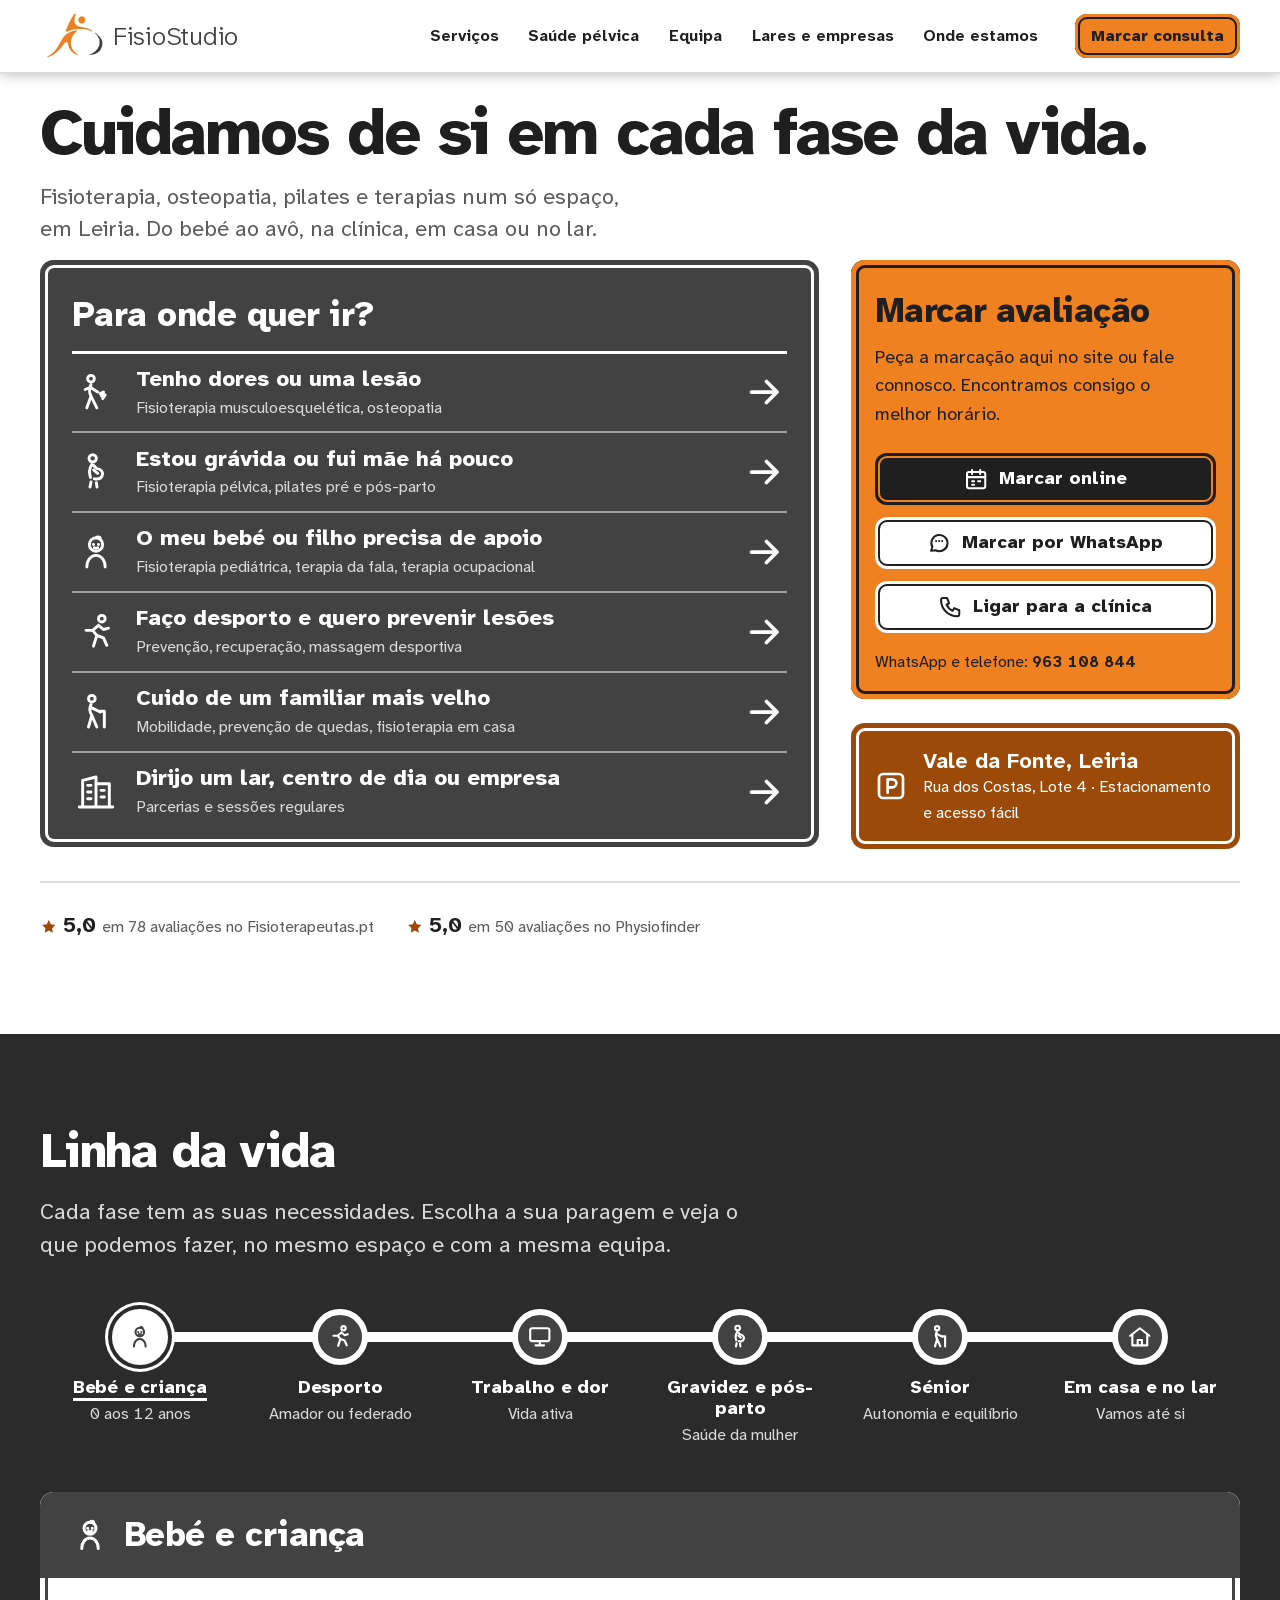
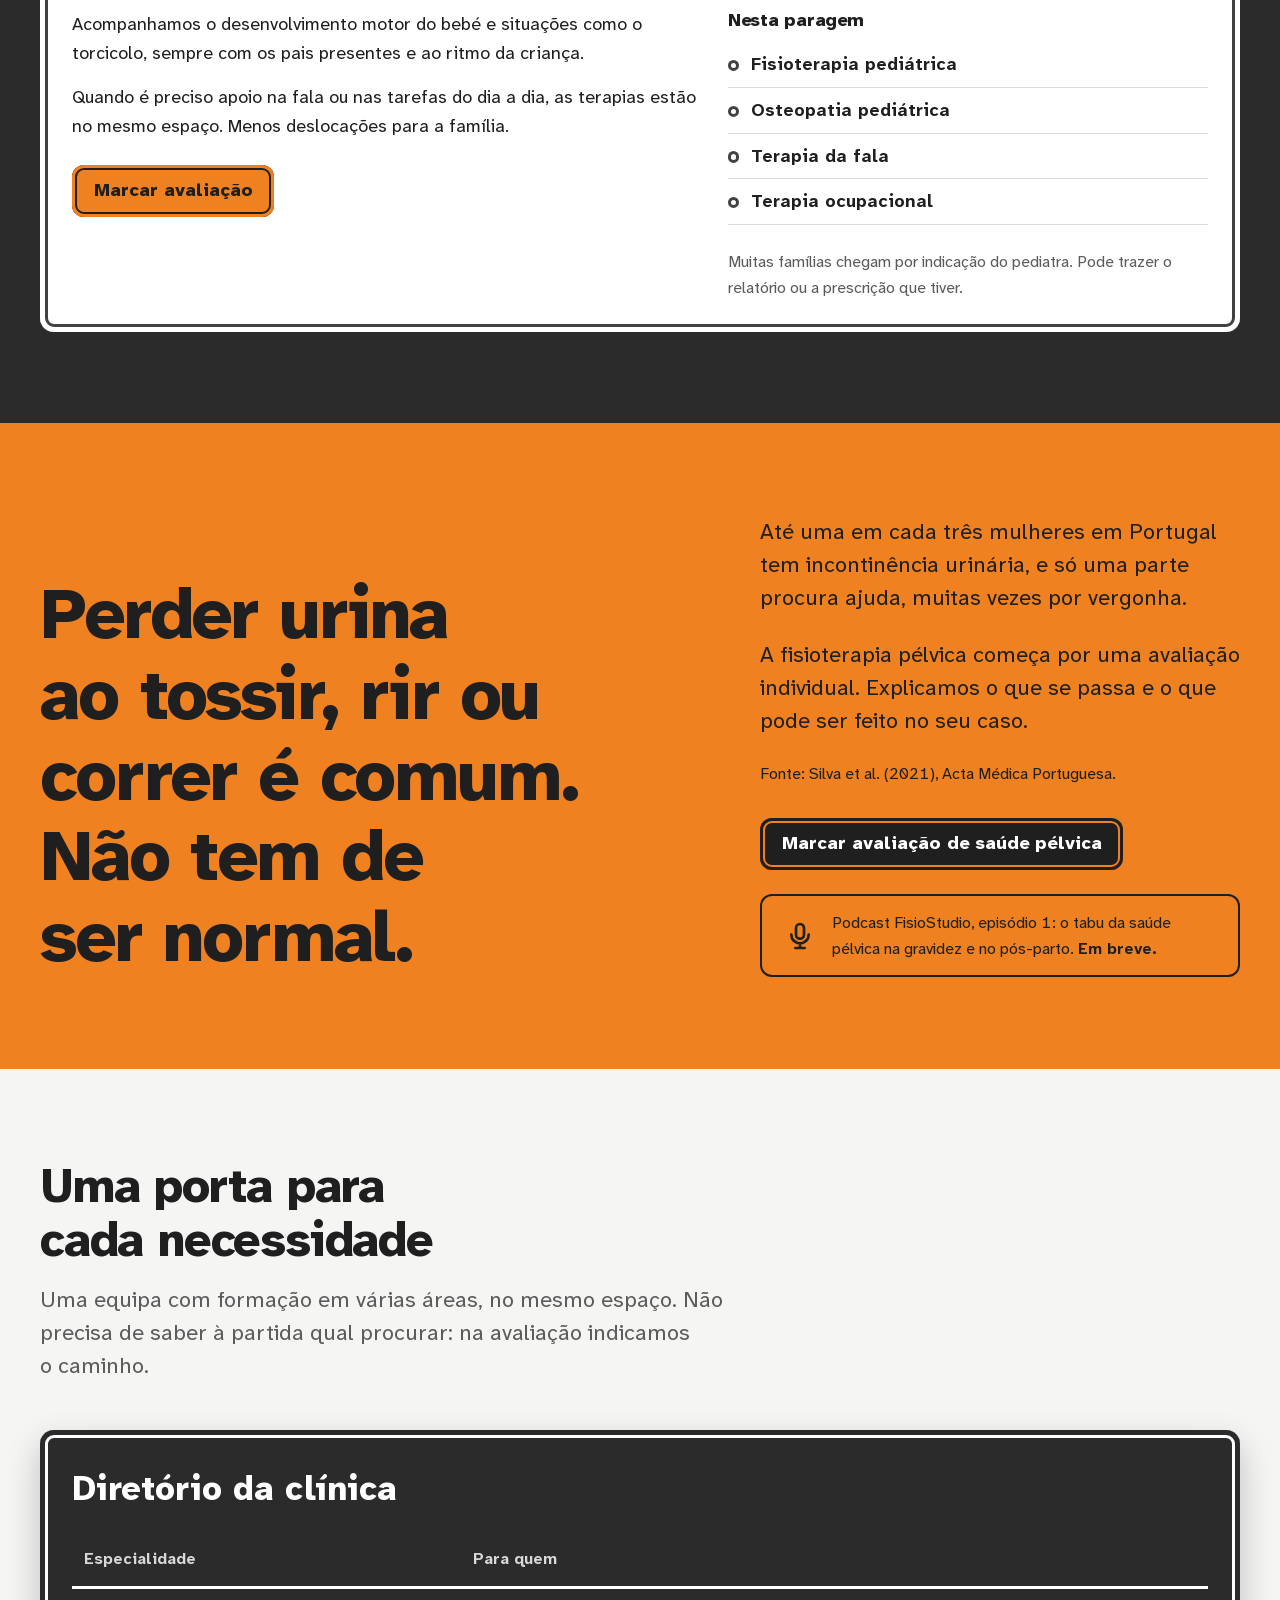
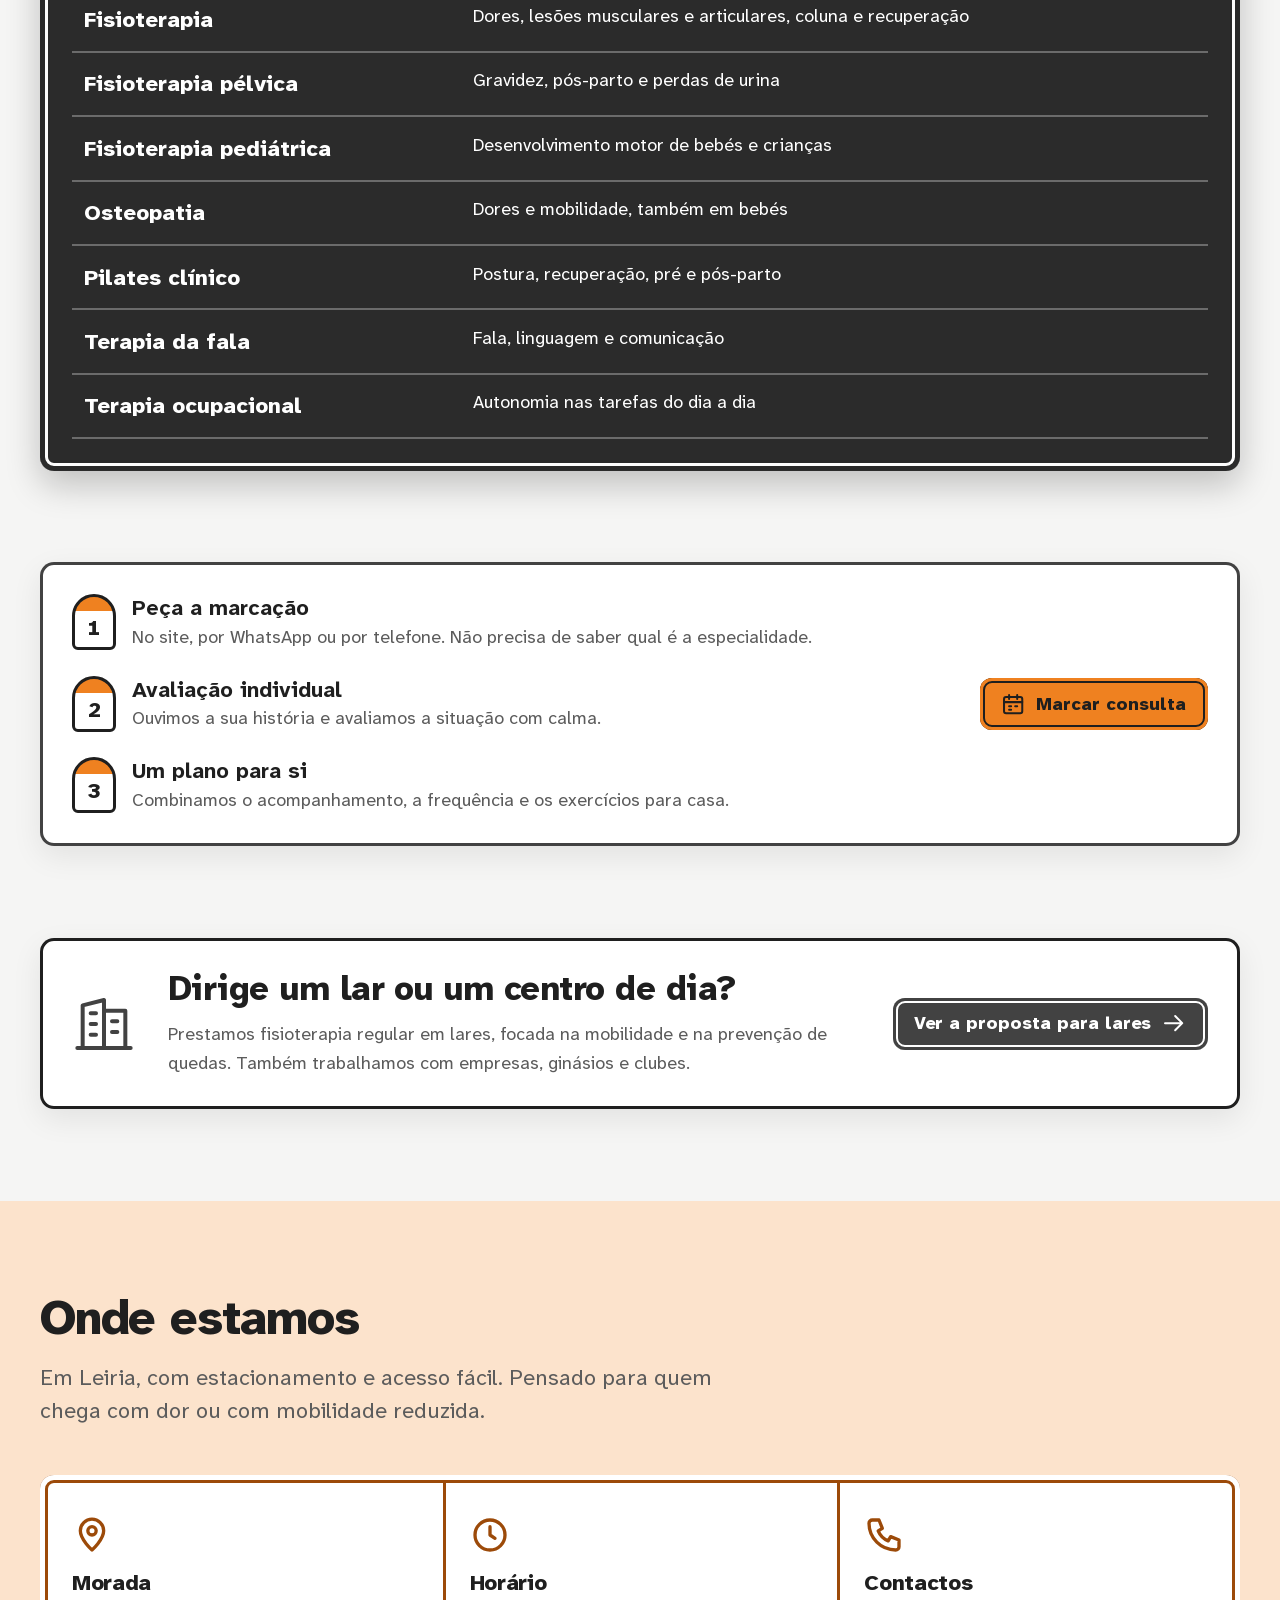
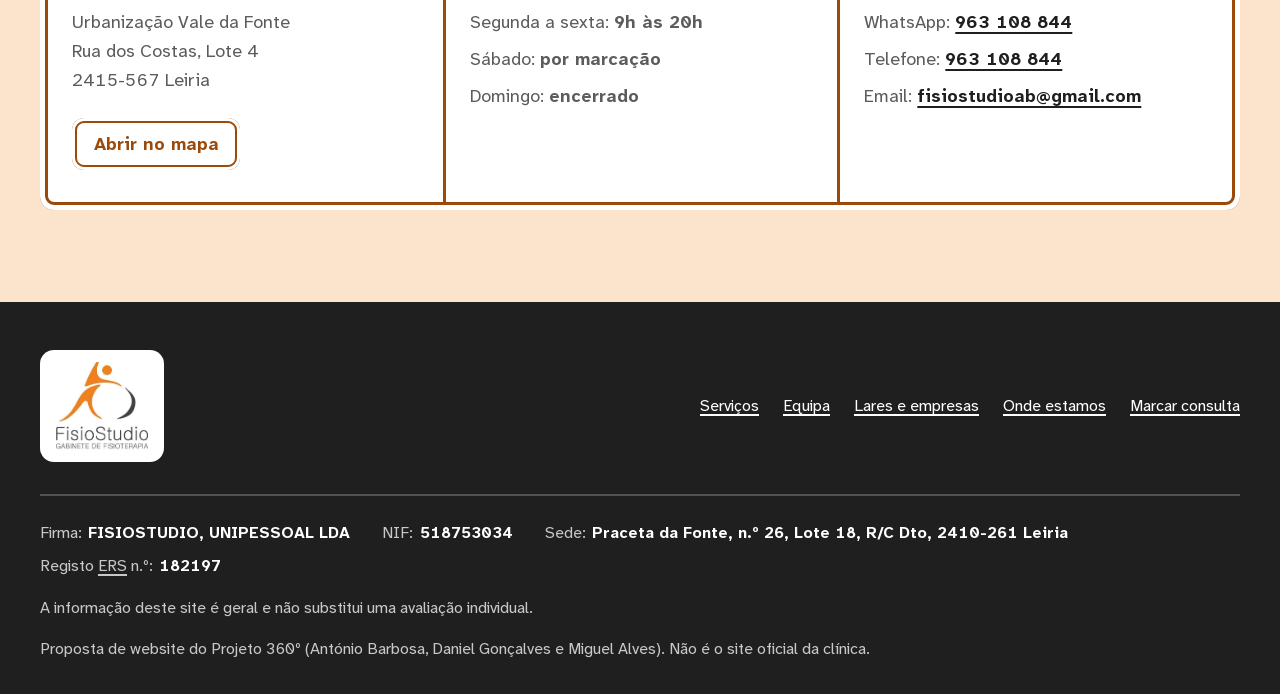
==== commit f78fbe65: "Marcação de consultas pelo site Nova página marcar.html com formulário de pedido de marcação (especi" ====
--- a/index.html
+++ b/index.html
@@ -29,6 +29,7 @@
     <symbol id="i-mail" viewBox="0 0 24 24"><rect x="3" y="5" width="18" height="14" rx="2"/><path d="M3.5 6l8.5 7 8.5-7"/></symbol>
     <symbol id="i-mic" viewBox="0 0 24 24"><rect x="9" y="3" width="6" height="11" rx="3"/><path d="M5.5 11a6.5 6.5 0 0 0 13 0M12 17.5V21M8.5 21h7"/></symbol>
     <symbol id="i-star" viewBox="0 0 24 24"><path d="M12 2.8l2.8 5.8 6.3.9-4.6 4.4 1.1 6.3L12 17.2l-5.6 3 1.1-6.3L2.9 9.5l6.3-.9z"/></symbol>
+    <symbol id="i-calendar" viewBox="0 0 24 24"><rect x="3" y="5" width="18" height="16" rx="2"/><path d="M3 10h18M8 3v4M16 3v4M8 14h2M14 14h2M8 17.5h2"/></symbol>
     <symbol id="i-menu" viewBox="0 0 24 24"><path d="M4 7h16M4 12h16M4 17h16"/></symbol>
   </defs>
 </svg>
@@ -38,7 +39,7 @@
 <header class="site-header">
   <div class="wrap">
     <a class="brand" href="index.html" aria-label="FisioStudio, página inicial"><img src="assets/logo-mark.png" alt="" width="57" height="44"><span aria-hidden="true">FisioStudio</span></a>
-    <a class="btn header-cta" href="#marcar" aria-label="Marcar avaliação"><span class="cta-long" aria-hidden="true">Marcar avaliação</span><span class="cta-short" aria-hidden="true">Marcar</span></a>
+    <a class="btn header-cta" href="marcar.html" aria-label="Marcar consulta"><span class="cta-long" aria-hidden="true">Marcar consulta</span><span class="cta-short" aria-hidden="true">Marcar</span></a>
     <button class="menu-toggle" type="button" aria-expanded="false" aria-controls="menu">
       <svg class="icon" aria-hidden="true"><use href="#i-menu"/></svg>Menu
     </button>
@@ -103,12 +104,15 @@
         <div class="hero__aside">
           <div class="book-plate" id="marcar">
             <h2>Marcar avaliação</h2>
-            <p>Diga-nos o que sente. Encontramos consigo o melhor horário.</p>
+            <p>Peça a marcação aqui no site ou fale connosco. Encontramos consigo o melhor horário.</p>
             <div class="actions">
+              <a class="btn btn--ink" href="marcar.html">
+                <svg class="icon" aria-hidden="true"><use href="#i-calendar"/></svg>Marcar online
+              </a>
               <a class="btn" href="https://wa.me/351963108844">
                 <svg class="icon" aria-hidden="true"><use href="#i-chat"/></svg>Marcar por WhatsApp
               </a>
-              <a class="btn btn--ink" href="tel:+351963108844">
+              <a class="btn" href="tel:+351963108844">
                 <svg class="icon" aria-hidden="true"><use href="#i-phone"/></svg>Ligar para a clínica
               </a>
             </div>
@@ -170,7 +174,7 @@
             <div>
               <p>Acompanhamos o desenvolvimento motor do bebé e situações como o torcicolo, sempre com os pais presentes e ao ritmo da criança.</p>
               <p>Quando é preciso apoio na fala ou nas tarefas do dia a dia, as terapias estão no mesmo espaço. Menos deslocações para a família.</p>
-              <a class="btn" href="#marcar">Marcar avaliação</a>
+              <a class="btn" href="marcar.html?servico=pediatrica">Marcar avaliação</a>
             </div>
             <div>
               <h4>Nesta paragem</h4>
@@ -191,7 +195,7 @@
             <div>
               <p>Corrida, trail, futebol, padel. Ajudamos a recuperar de uma lesão e, sobretudo, a evitar a próxima, para não ter de parar os treinos.</p>
               <p>A dor que aparece sempre no mesmo quilómetro merece ser vista antes de se tornar uma lesão.</p>
-              <a class="btn" href="#marcar">Marcar avaliação</a>
+              <a class="btn" href="marcar.html?servico=fisioterapia">Marcar avaliação</a>
             </div>
             <div>
               <h4>Nesta paragem</h4>
@@ -211,7 +215,7 @@
             <div>
               <p>Dor lombar, pescoço tenso, ombro que não deixa dormir. É a área com mais procura na clínica: dores, lesões musculares e articulares, problemas de coluna e recuperação funcional.</p>
               <p>Começamos por uma avaliação individual e definimos consigo um plano que caiba na sua agenda.</p>
-              <a class="btn" href="#marcar">Marcar avaliação</a>
+              <a class="btn" href="marcar.html?servico=fisioterapia">Marcar avaliação</a>
             </div>
             <div>
               <h4>Nesta paragem</h4>
@@ -232,7 +236,7 @@
             <div>
               <p>A gravidez e o parto mudam o corpo. Perdas de urina, dor pélvica ou lombar, sensação de peso: são situações comuns e podem ser avaliadas.</p>
               <p>Falamos consigo sem tabus e sem pressa, numa consulta individual e reservada.</p>
-              <a class="btn" href="#marcar">Marcar avaliação</a>
+              <a class="btn" href="marcar.html?servico=pelvica">Marcar avaliação</a>
             </div>
             <div>
               <h4>Nesta paragem</h4>
@@ -253,7 +257,7 @@
             <div>
               <p>Manter a força, o equilíbrio e a confiança para andar. Trabalhamos a mobilidade e a prevenção de quedas, ao ritmo de cada pessoa.</p>
               <p>A clínica tem estacionamento e acesso fácil, pensado para quem se desloca com mais dificuldade.</p>
-              <a class="btn" href="#marcar">Marcar avaliação</a>
+              <a class="btn" href="marcar.html?servico=fisioterapia">Marcar avaliação</a>
             </div>
             <div>
               <h4>Nesta paragem</h4>
@@ -273,7 +277,7 @@
             <div>
               <p>Quando sair de casa é difícil, a fisioterapia vai até si. Fazemos sessões ao domicílio em Leiria e nas freguesias à volta.</p>
               <p>Também trabalhamos com lares e centros de dia, com sessões regulares para os residentes.</p>
-              <a class="btn" href="#marcar">Marcar avaliação</a>
+              <a class="btn" href="marcar.html?servico=fisioterapia">Marcar avaliação</a>
             </div>
             <div>
               <h4>Nesta paragem</h4>
@@ -299,7 +303,7 @@
         <p>Até uma em cada três mulheres em Portugal tem incontinência urinária, e só uma parte procura ajuda, muitas vezes por vergonha.</p>
         <p>A fisioterapia pélvica começa por uma avaliação individual. Explicamos o que se passa e o que pode ser feito no seu caso.</p>
         <cite>Fonte: Silva et al. (2021), Acta Médica Portuguesa.</cite>
-        <a class="btn" href="#marcar">Marcar avaliação de saúde pélvica</a>
+        <a class="btn" href="marcar.html?servico=pelvica">Marcar avaliação de saúde pélvica</a>
         <div class="soon">
           <svg class="icon" aria-hidden="true"><use href="#i-mic"/></svg>
           <span>Podcast FisioStudio, episódio 1: o tabu da saúde pélvica na gravidez e no pós-parto. <strong>Em breve.</strong></span>
@@ -340,13 +344,13 @@
         <div>
           <h2 id="como-titulo" class="visually-hidden">Como marcar</h2>
           <ol class="steps">
-            <li><div><strong>Envie uma mensagem ou ligue</strong><span>Diga-nos o que sente ou o que procura. Não precisa de saber qual é a especialidade.</span></div></li>
+            <li><div><strong>Peça a marcação</strong><span>No site, por WhatsApp ou por telefone. Não precisa de saber qual é a especialidade.</span></div></li>
             <li><div><strong>Avaliação individual</strong><span>Ouvimos a sua história e avaliamos a situação com calma.</span></div></li>
             <li><div><strong>Um plano para si</strong><span>Combinamos o acompanhamento, a frequência e os exercícios para casa.</span></div></li>
           </ol>
         </div>
-        <a class="btn" href="#marcar">
-          <svg class="icon" aria-hidden="true"><use href="#i-chat"/></svg>Marcar avaliação
+        <a class="btn" href="marcar.html">
+          <svg class="icon" aria-hidden="true"><use href="#i-calendar"/></svg>Marcar consulta
         </a>
       </div>
     </div>
@@ -414,6 +418,7 @@
           <li><a href="#equipa">Equipa</a></li>
           <li><a href="lares.html">Lares e empresas</a></li>
           <li><a href="#onde-estamos">Onde estamos</a></li>
+          <li><a href="marcar.html">Marcar consulta</a></li>
         </ul>
       </nav>
     </div>
--- a/assets/styles.css
+++ b/assets/styles.css
@@ -113,7 +113,8 @@
 
 .visually-hidden {
   position: absolute !important;
-  width: 1px; height: 1px;
+  width: 1px !important; height: 1px !important; min-height: 0 !important;
+  padding: 0 !important; border: 0 !important; margin: -1px !important;
   overflow: hidden; clip: rect(0 0 0 0);
   white-space: nowrap;
 }
@@ -712,6 +713,22 @@
 .choice--consent { align-items: flex-start; font-weight: 400; }
 .choice--consent input { margin-top: 0.2rem; }
 .form .btn { justify-self: start; }
+.form .btn[aria-busy="true"] { opacity: 0.75; cursor: progress; }
+.choice-row { display: flex; flex-wrap: wrap; gap: 0 var(--space-5); }
+select {
+  font: inherit; color: var(--ink);
+  min-height: 3.25rem; width: 100%;
+  padding: 0.7rem 2.5rem 0.7rem 0.9rem;
+  background: #fff url("data:image/svg+xml,%3Csvg xmlns='http://www.w3.org/2000/svg' viewBox='0 0 24 24' fill='none' stroke='%231f1f1f' stroke-width='2.5' stroke-linecap='round' stroke-linejoin='round'%3E%3Cpath d='M6 9l6 6 6-6'/%3E%3C/svg%3E") no-repeat right 0.8rem center / 1.25rem;
+  border: 2px solid var(--ink-soft);
+  border-radius: 10px;
+  appearance: none;
+}
+select:hover { border-color: var(--ink); }
+select:focus-visible { border-color: var(--sign); box-shadow: 0 0 0 4px var(--sign-tint); outline: 3px solid var(--sign); outline-offset: 1px; }
+.form-status a { color: inherit; font-weight: 800; }
+.hero--book { padding-bottom: var(--space-5); background: var(--ground); }
+.request__info h2 + .steps { margin-top: var(--space-4); }
 .form-status { border-radius: 12px; padding: var(--space-3) var(--space-4); font-weight: 700; }
 .form-status:empty { padding: 0; margin: 0; height: 0; overflow: hidden; box-shadow: none; }
 .form-status--ok { background: var(--ok-bg); color: var(--ok); box-shadow: inset 0 0 0 2px var(--ok); }
